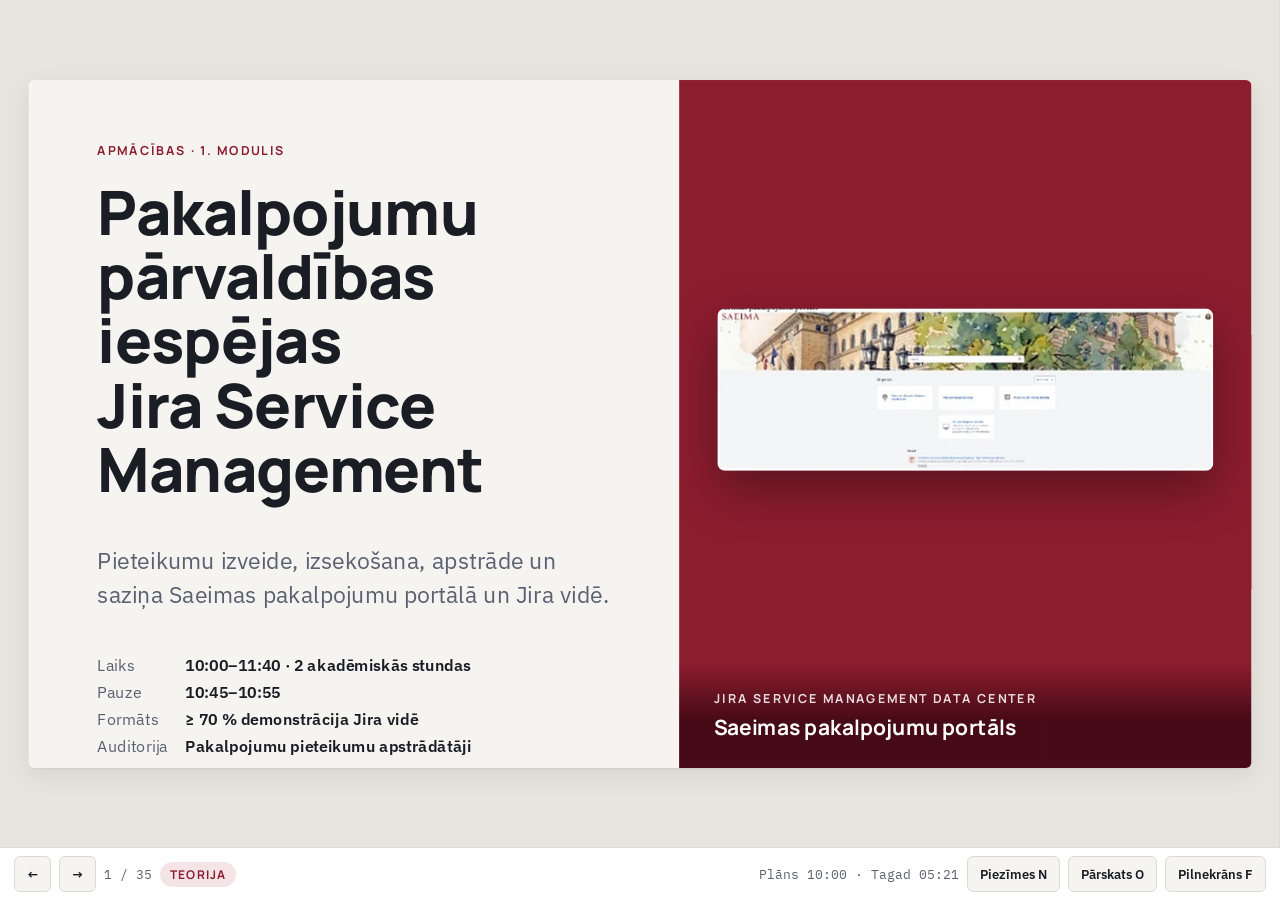
==== presentations/jira-jsm-modulis-1/index.html @ 6829775e "Add Jira Service Management module 1 training deck (Saeima) 35-slide HTML presentation with speaker " ====
<!doctype html>
<html lang="lv">
<head>
<meta charset="utf-8">
<meta name="viewport" content="width=device-width,initial-scale=1,viewport-fit=cover">
</head>
<body>
<title>Saeimas Jira apmācība</title>
<link rel="preconnect" href="https://fonts.googleapis.com">
<link rel="preconnect" href="https://fonts.gstatic.com" crossorigin>
<link rel="stylesheet" href="https://fonts.googleapis.com/css2?family=Manrope:wght@500;600;700;800&family=IBM+Plex+Sans:ital,wght@0,400;0,500;0,600;1,400&family=IBM+Plex+Mono:wght@400;500&display=swap">
<style>
/* Layout: 16:9 slaidi (1280×720), mērogoti skatlogā; runātāja piezīmes sānu panelī (N), pārskats (O).
   Identitāte: Saeimas klareta sarkanā + smilšakmens neitrālie + Jira zilā tikai produkta ekrānu maketiem. */
:root{
  --paper:#F5F4F1; --card:#FFFFFF; --ink:#1A1D24; --muted:#5A6070; --line:#DEDAD3;
  --claret:#8C1D2F; --claret-soft:#F4E4E6; --forest:#2E5C45; --forest-soft:#E2EFE7;
  --jira:#0C66E4; --jira-soft:#E9F2FF; --amber:#9A5B00; --amber-soft:#FFF4DC;
  --stage:#E7E4DE; --shadow:0 1px 2px rgb(26 29 36 / .06),0 8px 24px rgb(26 29 36 / .07);
  --f-display:"Manrope",system-ui,-apple-system,"Segoe UI",sans-serif;
  --f-body:"IBM Plex Sans",system-ui,-apple-system,"Segoe UI",sans-serif;
  --f-mono:"IBM Plex Mono",ui-monospace,"SFMono-Regular",Menlo,Consolas,monospace;
}
@media (prefers-color-scheme:dark){:root:not([data-theme="light"]){
  --paper:#15171C; --card:#1D2027; --ink:#ECEAE6; --muted:#A2A7B2; --line:#30343D;
  --claret:#E8788A; --claret-soft:#3A1F25; --forest:#86C7A3; --forest-soft:#1E3329;
  --jira:#6AA6FF; --jira-soft:#1B2A44; --amber:#F2B65A; --amber-soft:#3A2D16;
  --stage:#0E0F13; --shadow:0 1px 2px rgb(0 0 0 / .4),0 8px 24px rgb(0 0 0 / .35); color-scheme:dark}}
:root[data-theme="dark"]{
  --paper:#15171C; --card:#1D2027; --ink:#ECEAE6; --muted:#A2A7B2; --line:#30343D;
  --claret:#E8788A; --claret-soft:#3A1F25; --forest:#86C7A3; --forest-soft:#1E3329;
  --jira:#6AA6FF; --jira-soft:#1B2A44; --amber:#F2B65A; --amber-soft:#3A2D16;
  --stage:#0E0F13; --shadow:0 1px 2px rgb(0 0 0 / .4),0 8px 24px rgb(0 0 0 / .35); color-scheme:dark}

html,body{height:100%}
body{margin:0;background:var(--stage);color:var(--ink);font-family:var(--f-body);overflow:hidden;padding-inline:0}
*{box-sizing:border-box}
#app{position:fixed;inset:0;display:grid;grid-template-columns:1fr auto;grid-template-rows:1fr auto}
#viewport{position:relative;overflow:hidden;min-width:0}
#deck{position:absolute;left:50%;top:50%;width:1280px;height:720px;transform-origin:center center}
.slide{position:absolute;inset:0;background:var(--paper);border-radius:6px;box-shadow:var(--shadow);
  padding:56px 72px 64px;display:none;flex-direction:column;overflow:hidden}
.slide.active{display:flex}
@media (prefers-reduced-motion:no-preference){.slide.active{animation:in .28s ease-out}}
@keyframes in{from{opacity:.4;transform:translateY(6px)}to{opacity:1;transform:none}}
aside.notes{display:none}

/* Typography scale: 64 / 44 / 30 / 22 / 18 / 15 / 13 */
h1,h2,h3{font-family:var(--f-display);margin:0;text-wrap:balance;letter-spacing:-.015em}
h1{font-size:64px;line-height:1.05;font-weight:800}
h2{font-size:44px;line-height:1.1;font-weight:800}
h3{font-size:22px;line-height:1.25;font-weight:700}
p,li{font-size:20px;line-height:1.5}
.lead{font-size:24px;line-height:1.45;color:var(--muted);max-width:60ch}
.eyebrow{font-family:var(--f-display);font-size:13px;font-weight:700;letter-spacing:.14em;text-transform:uppercase;color:var(--claret)}
.small{font-size:15px;line-height:1.45;color:var(--muted)}
.mono{font-family:var(--f-mono)}
.head{display:flex;flex-direction:column;gap:10px;margin-bottom:28px}
.body{flex:1;min-height:0;display:flex;flex-direction:column;gap:20px}
ul.clean{list-style:none;margin:0;padding:0;display:flex;flex-direction:column;gap:12px}
ul.clean li{padding-left:26px;position:relative}
ul.clean li::before{content:"";position:absolute;left:4px;top:.62em;width:8px;height:8px;border-radius:2px;background:var(--claret)}
b,strong{font-weight:600}
.cols{display:grid;gap:28px;grid-template-columns:1fr 1fr;flex:1;min-height:0}
.cols.c3{grid-template-columns:repeat(3,1fr)}
.cols.c64{grid-template-columns:1.5fr 1fr}
.cols.c46{grid-template-columns:1fr 1.4fr}
.cols{align-items:start}
.cols>*{min-width:0}
.nin{display:inline-block;width:20px;height:20px;border-radius:50%;background:var(--claret);color:#fff;font:700 11px/20px var(--f-display);text-align:center;margin-right:6px;vertical-align:middle;flex:none}
.panel{background:var(--card);border:1px solid var(--line);border-radius:10px;padding:22px 24px;display:flex;flex-direction:column;gap:10px}
.panel p,.panel li{font-size:17px}
.tag{display:inline-flex;align-items:center;gap:6px;font-family:var(--f-display);font-size:12px;font-weight:700;letter-spacing:.1em;text-transform:uppercase;padding:4px 10px;border-radius:999px;width:max-content}
.tag.demo{background:var(--forest-soft);color:var(--forest)}
.tag.teorija{background:var(--claret-soft);color:var(--claret)}
.tag.pauze{background:var(--amber-soft);color:var(--amber)}
.kbd{font-family:var(--f-mono);font-size:.85em;background:var(--card);border:1px solid var(--line);border-bottom-width:2px;border-radius:5px;padding:1px 7px}
.ui{font-family:var(--f-body);font-weight:600;color:var(--jira);background:var(--jira-soft);border-radius:4px;padding:0 6px;white-space:nowrap}
.warn{border-left:4px solid var(--amber);background:var(--amber-soft);padding:14px 18px;border-radius:0 8px 8px 0;font-size:17px;line-height:1.45}
.note-src{font-size:12px;color:var(--muted);letter-spacing:.02em}

/* Slide chrome (footer) */
.foot{position:absolute;left:72px;right:72px;bottom:22px;display:flex;align-items:center;gap:14px;font-size:13px;color:var(--muted);font-variant-numeric:tabular-nums}
.foot .sp{flex:1}
.foot .brand{font-family:var(--f-display);font-weight:800;letter-spacing:.18em;color:var(--claret);font-size:12px}

/* Title slide */
.s-title{padding:0;flex-direction:row}
.s-title .left{flex:1.05;padding:64px 64px 56px 72px;display:flex;flex-direction:column;gap:22px}
.s-title .right{flex:1;position:relative;background:var(--claret);overflow:hidden}
.s-title .right{display:flex;flex-direction:column;justify-content:center;padding:48px 40px 120px}
.s-title .right img{display:block;width:100%;height:auto;border-radius:8px;box-shadow:0 20px 50px rgb(0 0 0 / .35);background:#fff}
.s-title .right .ov{position:absolute;inset:auto 0 0 0;padding:28px 36px;color:#fff;background:linear-gradient(transparent,rgb(60 8 18 / .88) 55%)}
.s-title .meta{display:grid;grid-template-columns:auto 1fr;gap:6px 18px;font-size:17px;margin-top:auto}
.s-title .meta dt{color:var(--muted)} .s-title .meta dd{margin:0;font-weight:600}

/* Section slides */
.s-section{justify-content:center;gap:22px;background:var(--ink);color:var(--paper)}
.s-section .num{font-family:var(--f-display);font-weight:800;font-size:150px;line-height:.9;color:var(--claret);letter-spacing:-.04em}
.s-section h2{font-size:56px;color:var(--paper)}
.s-section .lead{color:color-mix(in srgb,var(--paper) 72%,transparent)}
.s-section .foot{color:color-mix(in srgb,var(--paper) 60%,transparent)}
.s-section .demo-plan{display:flex;gap:10px;flex-wrap:wrap;margin-top:8px}
.s-section .demo-plan span{border:1px solid color-mix(in srgb,var(--paper) 30%,transparent);border-radius:999px;padding:6px 14px;font-size:16px}

/* Agenda */
.agenda{display:grid;grid-template-columns:96px 1fr 120px 70px;gap:0;font-variant-numeric:tabular-nums}
.agenda>div{padding:9px 0;border-bottom:1px solid var(--line);font-size:17px;display:flex;align-items:center}
.agenda .t{font-family:var(--f-mono);font-size:15px;color:var(--muted)}
.agenda .m{justify-content:flex-end;color:var(--muted);font-family:var(--f-mono);font-size:14px}
.agenda .brk{color:var(--amber);font-weight:600}
.ratio{display:flex;height:14px;border-radius:7px;overflow:hidden;margin-top:6px}
.ratio i{display:block}

/* Screenshot frame */
.shot{background:var(--card);border:1px solid var(--line);border-radius:10px;overflow:hidden;display:flex;flex-direction:column;min-height:0}
.shot .bar{display:flex;align-items:center;gap:6px;padding:8px 12px;border-bottom:1px solid var(--line);font-size:12px;color:var(--muted);font-family:var(--f-mono)}
.shot .bar i{width:9px;height:9px;border-radius:50%;background:var(--line)}
.shot .bar span{margin-left:8px;overflow:hidden;text-overflow:ellipsis;white-space:nowrap}
.shot img{display:block;width:100%;height:auto;max-height:400px;object-fit:contain;background:#fff;min-height:0}
.shot figcaption{padding:8px 12px;font-size:12px;color:var(--muted);border-top:1px solid var(--line)}

/* Jira mockups (stylised, tokens) */
.jm{background:var(--card);border:1px solid var(--line);border-radius:10px;overflow:hidden;font-size:14px;display:flex;flex-direction:column;min-height:0}
.jm .top{background:var(--jira);color:#fff;display:flex;gap:18px;align-items:center;padding:9px 14px;font-weight:600;font-size:13px}
.jm .top .sp{flex:1}
.jm .top .btn{background:rgb(255 255 255 / .2);padding:3px 10px;border-radius:4px}
.jm .wrap{display:flex;flex:1;min-height:0}
.jm .side{width:190px;border-right:1px solid var(--line);padding:12px 10px;display:flex;flex-direction:column;gap:3px;font-size:13px}
.jm .side .h{font-weight:700;font-size:11px;letter-spacing:.08em;text-transform:uppercase;color:var(--muted);padding:8px 8px 4px}
.jm .side a{padding:6px 8px;border-radius:5px;color:var(--ink);text-decoration:none;display:flex;justify-content:space-between}
.jm .side a.on{background:var(--jira-soft);color:var(--jira);font-weight:600}
.jm .main{flex:1;padding:14px 16px;min-width:0;display:flex;flex-direction:column;gap:10px}
.jm table{border-collapse:collapse;width:100%;font-size:13px}
.jm th{text-align:left;font-weight:600;color:var(--muted);font-size:11px;letter-spacing:.06em;text-transform:uppercase;padding:6px 8px;border-bottom:2px solid var(--line)}
.jm td{padding:7px 8px;border-bottom:1px solid var(--line);white-space:nowrap;overflow:hidden;text-overflow:ellipsis;max-width:260px}
.jm .key{color:var(--jira);font-weight:600;font-family:var(--f-mono);font-size:12px}
.lz{display:inline-block;font-size:11px;font-weight:700;text-transform:uppercase;letter-spacing:.04em;padding:2px 7px;border-radius:3px;background:var(--line);color:var(--ink)}
.lz.b{background:var(--jira-soft);color:var(--jira)} .lz.g{background:var(--forest-soft);color:var(--forest)} .lz.a{background:var(--amber-soft);color:var(--amber)}
.sla{font-family:var(--f-mono);font-size:12px} .sla.bad{color:var(--claret);font-weight:600}
.callout{position:absolute;width:26px;height:26px;border-radius:50%;background:var(--claret);color:#fff;font:700 13px/26px var(--f-display);text-align:center;box-shadow:0 0 0 3px var(--paper)}
.legend{display:flex;flex-direction:column;gap:10px}
.legend div{display:grid;grid-template-columns:26px 1fr;gap:12px;align-items:start;font-size:16px;line-height:1.4}
.legend b.n{width:26px;height:26px;border-radius:50%;background:var(--claret);color:#fff;font:700 13px/26px var(--f-display);text-align:center}

/* Flow / lifecycle */
.flow{display:flex;align-items:stretch;gap:0}
.flow .st{flex:1;background:var(--card);border:1px solid var(--line);border-radius:10px;padding:16px;display:flex;flex-direction:column;gap:6px;position:relative}
.flow .st h3{font-size:18px}
.flow .st p{font-size:14px;color:var(--muted);line-height:1.4;margin:0}
.flow .ar{width:34px;display:grid;place-items:center;color:var(--muted);font-size:22px;flex:none}
.flow .st.end{border-color:var(--forest);background:var(--forest-soft)}

/* Comment tabs mockup */
.ctabs{display:flex;gap:0;border-bottom:1px solid var(--line)}
.ctabs span{padding:8px 14px;font-weight:600;font-size:14px;color:var(--muted);border-bottom:3px solid transparent}
.ctabs .nin{padding:0;border:0;color:#fff}
.ctabs span.on-ext{color:var(--jira);border-color:var(--jira)}
.ctabs span.on-int{color:var(--amber);border-color:var(--amber)}
.cbox{border:1px solid var(--line);border-radius:6px;padding:12px;min-height:84px;font-size:15px;line-height:1.45}
.cbox.int{background:var(--amber-soft);border-color:color-mix(in srgb,var(--amber) 40%,transparent)}

/* Code / JQL */
pre.jql{margin:0;background:var(--ink);color:var(--paper);border-radius:8px;padding:14px 16px;font:500 15px/1.5 var(--f-mono);white-space:pre-wrap;overflow-x:auto}
pre.jql .c{color:color-mix(in srgb,var(--paper) 55%,transparent)}
pre.jql .k{color:#9CC3FF}
.jqlrow{display:grid;grid-template-columns:1fr 1.25fr;gap:14px;align-items:center}
.jqlrow p{font-size:16px;margin:0}

/* Dashboard mockup */
.dash{display:grid;grid-template-columns:1fr 1fr 1fr;gap:10px;flex:1;min-height:0}
.gad{background:var(--card);border:1px solid var(--line);border-radius:8px;padding:10px 12px;display:flex;flex-direction:column;gap:8px;min-height:0;overflow:hidden}
.gad .gh{font-weight:700;font-size:13px;display:flex;justify-content:space-between}
.gad .gh small{color:var(--muted);font-weight:500}
.bars{display:flex;flex-direction:column;gap:6px;font-size:12px}
.bars div{display:grid;grid-template-columns:90px 1fr 26px;gap:8px;align-items:center}
.bars i{height:10px;border-radius:3px;background:var(--jira);display:block}
.bars span:last-child{text-align:right;font-variant-numeric:tabular-nums}

/* Big quote / Q&A */
.qa{display:flex;flex-direction:column;justify-content:center;gap:26px;flex:1}
.check{display:grid;grid-template-columns:repeat(2,1fr);gap:14px 28px}
.check div{display:flex;gap:12px;font-size:19px;line-height:1.4;align-items:flex-start}
.check svg{flex:none;margin-top:3px}

/* Pause */
.s-pause{background:var(--amber-soft);justify-content:center;align-items:flex-start;gap:18px}
.s-pause .clock{font-family:var(--f-display);font-weight:800;font-size:150px;line-height:1;color:var(--amber);font-variant-numeric:tabular-nums;letter-spacing:-.03em}

/* Presenter chrome */
#notes{width:0;overflow:hidden;background:var(--card);border-left:1px solid var(--line);transition:width .2s ease}
#app.show-notes #notes{width:min(440px,38vw)}
#notes .in{width:min(440px,38vw);height:100%;overflow-y:auto;padding:18px 20px 40px;display:flex;flex-direction:column;gap:12px}
#notes h4{margin:0;font-family:var(--f-display);font-size:13px;letter-spacing:.12em;text-transform:uppercase;color:var(--claret)}
#notes .nt{font-size:15px;line-height:1.55}
#notes .nt p,#notes .nt li{font-size:15px;line-height:1.55;margin:0 0 8px}
#notes .nt ul,#notes .nt ol{margin:0 0 8px;padding-left:20px}
#notes .nt .say{border-left:3px solid var(--claret);padding-left:10px}
#notes .nt .do{border-left:3px solid var(--forest);padding-left:10px}
#notes .nt .ex{border-left:3px solid var(--jira);padding-left:10px}
#notes .nt b.lb{display:block;font-family:var(--f-display);font-size:12px;letter-spacing:.1em;text-transform:uppercase;color:var(--muted);margin-bottom:4px}
#notes .next{font-size:13px;color:var(--muted);border-top:1px solid var(--line);padding-top:10px}
#bar{grid-column:1 / -1;display:flex;align-items:center;gap:8px;padding:8px 14px;padding-bottom:calc(8px + env(safe-area-inset-bottom,0px));background:var(--card);border-top:1px solid var(--line);font-size:13px;color:var(--muted);font-variant-numeric:tabular-nums;flex-wrap:wrap}
#bar button{font:600 13px var(--f-body);color:var(--ink);background:var(--paper);border:1px solid var(--line);border-radius:6px;padding:7px 12px;cursor:pointer;min-height:36px}
#bar button:hover{border-color:var(--muted)}
#bar button:focus-visible,.ov-item:focus-visible{outline:3px solid var(--jira);outline-offset:2px}
#bar button[aria-pressed="true"]{background:var(--ink);color:var(--paper);border-color:var(--ink)}
#bar .sp{flex:1}
#pos{font-family:var(--f-mono)}
#sched{font-family:var(--f-mono)}
#sched.late{color:var(--claret);font-weight:600} #sched.ok{color:var(--forest)}
#overview{position:absolute;inset:0;background:var(--stage);overflow-y:auto;padding:24px;display:none;grid-template-columns:repeat(auto-fill,minmax(220px,1fr));gap:14px;align-content:start;z-index:5}
#app.show-ov #overview{display:grid}
.ov-item{background:var(--card);border:1px solid var(--line);border-radius:8px;padding:12px;cursor:pointer;display:flex;flex-direction:column;gap:6px;text-align:left;font:inherit;color:inherit}
.ov-item.cur{border-color:var(--claret);box-shadow:0 0 0 2px var(--claret)}
.ov-item b{font-family:var(--f-display);font-size:15px;line-height:1.3}
.ov-item small{color:var(--muted);font-family:var(--f-mono);font-size:12px}
@media (max-width:700px){#bar .hide-s{display:none} #app.show-notes #notes{position:absolute;inset:0 0 52px 0;width:auto;z-index:6} #notes .in{width:auto}}

@media print{
  body{overflow:visible;background:#fff}
  #app{position:static;display:block}
  #bar,#notes,#overview{display:none!important}
  #viewport{overflow:visible}
  #deck{position:static;transform:none!important;width:1280px;height:auto}
  .slide{display:flex!important;position:relative;width:1280px;height:720px;page-break-after:always;break-after:page;box-shadow:none;border-radius:0;animation:none!important}
  @page{size:1280px 720px;margin:0}
}
</style>

<div id="app">
<div id="viewport">
<div id="deck">

<!-- ============ 1. TITULS ============ -->
<section class="slide s-title" data-time="10:00" data-kind="teorija" data-title="Titulslaids">
  <div class="left">
    <span class="eyebrow">Apmācības · 1. modulis</span>
    <h1>Pakalpojumu pārvaldības iespējas Jira Service Management</h1>
    <p class="lead">Pieteikumu izveide, izsekošana, apstrāde un saziņa Saeimas pakalpojumu portālā un Jira vidē.</p>
    <dl class="meta">
      <dt>Laiks</dt><dd>10:00–11:40 · 2 akadēmiskās stundas</dd>
      <dt>Pauze</dt><dd>10:45–10:55</dd>
      <dt>Formāts</dt><dd>≥ 70 % demonstrācija Jira vidē</dd>
      <dt>Auditorija</dt><dd>Pakalpojumu pieteikumu apstrādātāji</dd>
    </dl>
  </div>
  <div class="right">
    <img src="[data-uri]" alt="Saeimas pakalpojumu portāla galvene ar Saeimas nama ilustrāciju">
    <div class="ov"><div class="eyebrow" style="color:#fff;opacity:.85">Jira Service Management Data Center</div><div style="font:700 22px var(--f-display);margin-top:6px">Saeimas pakalpojumu portāls</div></div>
  </div>
  <aside class="notes">
    <div class="say"><b class="lb">Saki (1 min)</b><p>Labrīt! Šodien 90 minūtes strādāsim tieši Jira vidē. Lielāko daļu laika es rādīšu ekrānā, jūs sekojat līdzi. Teorijas būs maz, tikai tik, cik vajag, lai saprastu, kāpēc sistēma uzvedas tā, kā uzvedas.</p></div>
    <div class="say"><b class="lb">Iepazīšanās (2 min)</b><p>Ātra roku pacelšana: kurš jau ir iesniedzis pieteikumu portālā? Kurš ir apstrādājis pieteikumu Jira? Tas palīdz saprast, cik ātri iet cauri pamatiem.</p></div>
    <div class="do"><b class="lb">Sagatavo pirms sākuma</b><ul><li>Pārlūkā atvērtas 2 cilnes: <b>Klientu portāls</b> (klienta lietotājs) un <b>Jira</b> (aģenta lietotājs). Ideāli: divi dažādi pārlūki vai viens inkognito režīmā.</li><li>Testa projektā sagatavoti 5–8 pieteikumi dažādos statusos (skat. DEMO-SCENARIJS.md).</li><li>Ekrāna mērogs 125–150 %, lai zālē var izlasīt.</li></ul></div>
  </aside>
</section>

<!-- ============ 2. DIENAS PLĀNS ============ -->
<section class="slide" data-time="10:01" data-kind="teorija" data-title="Dienas plāns">
  <div class="head"><span class="eyebrow">Dienas plāns</span><h2>90 minūtes darba + 10 minūtes pauze</h2></div>
  <div class="cols c64">
    <div class="agenda">
      <div class="t">10:00</div><div>Ievads un mērķi</div><div><span class="tag teorija">Teorija</span></div><div class="m">4′</div>
      <div class="t">10:04</div><div>1.2.1 Jira Service Management pamatprincipi</div><div><span class="tag teorija">Teorija</span></div><div class="m">8′</div>
      <div class="t">10:12</div><div>1.2.2 Darbs ar Project</div><div><span class="tag demo">Demo</span></div><div class="m">8′</div>
      <div class="t">10:20</div><div>1.2.3 Pieteikuma izveide un iesniegšana</div><div><span class="tag demo">Demo</span></div><div class="m">15′</div>
      <div class="t">10:35</div><div>1.2.4 Darbs ar iesniegtiem pieteikumiem</div><div><span class="tag demo">Demo</span></div><div class="m">10′</div>
      <div class="t brk">10:45</div><div class="brk">Pauze</div><div><span class="tag pauze">Pauze</span></div><div class="m">10′</div>
      <div class="t">10:55</div><div>1.2.5 Darbs apstrādātāja lomā</div><div><span class="tag demo">Demo</span></div><div class="m">15′</div>
      <div class="t">11:10</div><div>1.2.6 Saziņa un sadarbība</div><div><span class="tag demo">Demo</span></div><div class="m">10′</div>
      <div class="t">11:20</div><div>1.2.7 Pārskati, filtri un dashboard</div><div><span class="tag demo">Demo</span></div><div class="m">13′</div>
      <div class="t">11:33</div><div>Kopsavilkums, jautājumi un atbildes</div><div><span class="tag teorija">Q&amp;A</span></div><div class="m">7′</div>
    </div>
    <div class="panel" style="justify-content:center">
      <span class="eyebrow">Laika sadalījums</span>
      <div style="font:800 56px/1 var(--f-display);color:var(--forest)">71′ <span style="font-size:22px;color:var(--muted);font-weight:600">demo · 79 %</span></div>
      <div style="font:800 34px/1 var(--f-display);color:var(--claret)">19′ <span style="font-size:18px;color:var(--muted);font-weight:600">teorija + Q&amp;A · 21 %</span></div>
      <div class="ratio" role="img" aria-label="79 procenti demonstrācija, 21 procents teorija"><i style="width:79%;background:var(--forest)"></i><i style="width:21%;background:var(--claret)"></i></div>
      <p class="small">Prasība: demonstrācija ≥ 70 %, teorija ≤ 30 %. Rezerve: 9 procentpunkti, ja jautājumi ievelkas.</p>
    </div>
  </div>
  <aside class="notes">
    <div class="say"><b class="lb">Saki (1 min)</b><p>Plāns ir sadalīts divās daļās pa 45 minūtēm. Pirmajā daļā skatāmies no <b>klienta</b> puses: kur atrast projektu, kā iesniegt, kā sekot. Otrajā daļā no <b>apstrādātāja</b> puses: rindas, piešķiršana, statusi, saziņa, filtri un dashboard.</p><p>Jautājumus droši uzdodiet uzreiz, bet garākus atstāsim beigām (11:33).</p></div>
    <div class="do"><b class="lb">Tavs pulkstenis</b><p>Apakšējā joslā redzi “Plāns / Tagad”. Ja esi > 3 min aizkavējies, saīsini 1.2.4 (portāla daļu var rādīt ātrāk, jo to redzēja 1.2.3).</p></div>
  </aside>
</section>

<!-- ============ 3. MĒRĶIS ============ -->
<section class="slide" data-time="10:02" data-kind="teorija" data-title="Moduļa mērķis">
  <div class="head"><span class="eyebrow">1.1 Moduļa mērķis</span><h2>Pēc šīm 90 minūtēm jūs protat</h2></div>
  <div class="check">
    <div><svg width="22" height="22" viewBox="0 0 24 24" fill="none" aria-hidden="true"><circle cx="12" cy="12" r="11" fill="var(--forest-soft)"/><path d="M7 12.5l3.2 3.2L17 9" stroke="var(--forest)" stroke-width="2.4" stroke-linecap="round" stroke-linejoin="round"/></svg><span><b>Atrast savu Project</b>: IKT pakalpojumu atbalsts, Saimnieciskā nodrošinājuma pakalpojumi u. c.</span></div>
    <div><svg width="22" height="22" viewBox="0 0 24 24" fill="none" aria-hidden="true"><circle cx="12" cy="12" r="11" fill="var(--forest-soft)"/><path d="M7 12.5l3.2 3.2L17 9" stroke="var(--forest)" stroke-width="2.4" stroke-linecap="round" stroke-linejoin="round"/></svg><span><b>Izvēlēties pareizo pieteikuma tipu</b> konkrētai darba situācijai.</span></div>
    <div><svg width="22" height="22" viewBox="0 0 24 24" fill="none" aria-hidden="true"><circle cx="12" cy="12" r="11" fill="var(--forest-soft)"/><path d="M7 12.5l3.2 3.2L17 9" stroke="var(--forest)" stroke-width="2.4" stroke-linecap="round" stroke-linejoin="round"/></svg><span><b>Iesniegt, papildināt un izsekot</b> pieteikumu portālā un Jira.</span></div>
    <div><svg width="22" height="22" viewBox="0 0 24 24" fill="none" aria-hidden="true"><circle cx="12" cy="12" r="11" fill="var(--forest-soft)"/><path d="M7 12.5l3.2 3.2L17 9" stroke="var(--forest)" stroke-width="2.4" stroke-linecap="round" stroke-linejoin="round"/></svg><span><b>Apstrādāt pieteikumu</b>: piešķirt, mainīt statusu, atrisināt.</span></div>
    <div><svg width="22" height="22" viewBox="0 0 24 24" fill="none" aria-hidden="true"><circle cx="12" cy="12" r="11" fill="var(--forest-soft)"/><path d="M7 12.5l3.2 3.2L17 9" stroke="var(--forest)" stroke-width="2.4" stroke-linecap="round" stroke-linejoin="round"/></svg><span><b>Sazināties</b>: komentāri klientam, iekšējās piezīmes, @pieminēšana, pielikumi.</span></div>
    <div><svg width="22" height="22" viewBox="0 0 24 24" fill="none" aria-hidden="true"><circle cx="12" cy="12" r="11" fill="var(--forest-soft)"/><path d="M7 12.5l3.2 3.2L17 9" stroke="var(--forest)" stroke-width="2.4" stroke-linecap="round" stroke-linejoin="round"/></svg><span><b>Pārraudzīt</b> ar filtriem, pārskatiem un savu dashboard.</span></div>
  </div>
  <div class="warn" style="margin-top:auto">Ārpus šī moduļa: sistēmas administrēšana (darbplūsmu, lauku, SLA un atļauju konfigurēšana).</div>
  <aside class="notes">
    <div class="say"><b class="lb">Saki (1 min)</b><p>Šie seši punkti ir mūsu “pieņemšanas kritēriji”. Beigās (11:33) atgriezīsimies pie šī saraksta un pārbaudīsim, vai katru punktu esam redzējuši.</p><p>Ja jums vajag mainīt formu laukus, statusus vai tiesības, tas ir administratora darbs un šodien to neaplūkojam. Jūs uzzināsiet, <b>kam</b> to pieprasīt.</p></div>
  </aside>
</section>

<!-- ============ 4. SEKCIJA 1.2.1 ============ -->
<section class="slide s-section" data-time="10:04" data-kind="teorija" data-title="1.2.1 Pamatprincipi">
  <div class="num">1.2.1</div>
  <h2>Jira Service Management pamatprincipi</h2>
  <p class="lead">Divas puses vienai sistēmai, lomas, Project, pieteikumu tipi un dzīves cikls.</p>
  <span class="tag teorija">Teorija · 8 min</span>
  <aside class="notes"><div class="say"><b class="lb">Pāreja</b><p>Pirms ejam sistēmā, 8 minūtes par to, kā tā ir uzbūvēta. Tas atbild uz 80 % no jautājumiem “kāpēc es to neredzu?”.</p></div></aside>
</section>

<!-- ============ 5. DIVAS PUSES ============ -->
<section class="slide" data-time="10:05" data-kind="teorija" data-title="Divas puses: portāls un Jira">
  <div class="head"><span class="eyebrow">1.2.1 Pamatprincipi</span><h2>Viens pieteikums, divi skati</h2></div>
  <div class="cols" style="grid-template-columns:1fr 90px 1fr;gap:0">
    <div class="panel">
      <span class="tag teorija">Klients</span>
      <h3>Klientu portāls</h3>
      <p class="small mono">…/servicedesk/customer/portals</p>
      <ul class="clean"><li>Izvēlas pakalpojumu un aizpilda formu</li><li>Redz savu pieteikumu statusu</li><li>Atbild uz jautājumiem, pievieno pielikumus</li><li><b>Neredz</b> iekšējos komentārus un apstrādes laukus</li></ul>
    </div>
    <div style="display:grid;place-items:center">
      <svg width="70" height="120" viewBox="0 0 70 120" aria-hidden="true"><path d="M6 40h52" stroke="var(--muted)" stroke-width="2"/><path d="M50 32l10 8-10 8" fill="none" stroke="var(--muted)" stroke-width="2"/><path d="M64 80H12" stroke="var(--muted)" stroke-width="2"/><path d="M20 72l-10 8 10 8" fill="none" stroke="var(--muted)" stroke-width="2"/></svg>
    </div>
    <div class="panel" style="border-color:var(--jira)">
      <span class="tag" style="background:var(--jira-soft);color:var(--jira)">Aģents / apstrādātājs</span>
      <h3>Jira (aģenta skats)</h3>
      <p class="small mono">…/projects/&lt;KEY&gt;/queues</p>
      <ul class="clean"><li>Rindas (queues), piešķiršana, statusi</li><li>Atbilde klientam <b>vai</b> iekšējā piezīme</li><li>SLA laiki, filtri, pārskati, dashboard</li><li>Var izveidot pieteikumu klienta vārdā</li></ul>
    </div>
  </div>
  <aside class="notes">
    <div class="say"><b class="lb">Saki (2 min)</b><p>Svarīgākā doma visai dienai: <b>tas pats pieteikums</b> izskatās citādi atkarībā no tā, kurš skatās. Klients portālā redz vienkāršu skatu: savu tekstu, statusu un publiskos komentārus. Aģents Jira redz visu: iekšējās piezīmes, SLA, vēsturi, saistītos pieteikumus.</p><p>Tāpēc, rakstot komentāru, vienmēr jāpadomā: <b>vai to drīkst lasīt klients?</b></p></div>
    <div class="do"><b class="lb">Rādi (30 s)</b><p>Ātri parādi abas cilnes blakus: portāla sākumlapu un projekta rindu Jira. Neko vēl nespied.</p></div>
    <div class="ex"><b class="lb">Piemērs</b><p>Kolēģis no komisijas biroja portālā raksta “nestrādā printeris”. IKT speciālists Jira redz to pašu pieteikumu, iekšēji atzīmē “jāpasūta toneris, piegādātājs X”, bet klientam atbild “toneris pasūtīts, nomaiņa līdz ceturtdienai”.</p></div>
  </aside>
</section>

<!-- ============ 6. LOMAS ============ -->
<section class="slide" data-time="10:07" data-kind="teorija" data-title="Lietotāju lomas">
  <div class="head"><span class="eyebrow">1.2.1 Pamatprincipi</span><h2>Kurš ko var izdarīt</h2></div>
  <div class="cols c3" style="grid-template-columns:repeat(4,1fr);gap:16px">
    <div class="panel"><span class="tag teorija">Klients</span><h3>Customer</h3><p>Iesniedz un seko saviem pieteikumiem portālā. Atbild uz jautājumiem.</p><p class="small">Piem.: jebkurš Saeimas darbinieks</p></div>
    <div class="panel" style="border-color:var(--jira)"><span class="tag" style="background:var(--jira-soft);color:var(--jira)">Šodienas fokuss</span><h3>Agent</h3><p>Apstrādā pieteikumus: piešķir, maina statusu, atbild klientam, raksta iekšējas piezīmes.</p><p class="small">Piem.: IKT atbalsta speciālists, saimniecības dienesta darbinieks</p></div>
    <div class="panel"><span class="tag teorija">Sadarbība</span><h3>Collaborator</h3><p>Jira lietotājs bez aģenta lomas. Var skatīt pieteikumu un rakstīt <b>iekšējos</b> komentārus.</p><p class="small">Piem.: struktūrvienības vadītājs, kas jāiesaista saskaņošanā</p></div>
    <div class="panel"><span class="tag teorija">Dalībnieks</span><h3>Request participant</h3><p>Klients, ar kuru pieteikums ir “kopīgots” (Share). Saņem paziņojumus, var komentēt.</p><p class="small">Piem.: kolēģis, kura darba vieta arī tiek pārvietota</p></div>
  </div>
  <p class="small">Project administrator un Jira administrator konfigurē projektu. Tas nav šī moduļa tvērumā. Lomu nosaukumi Jira saskarnē ir angliski.</p>
  <aside class="notes">
    <div class="say"><b class="lb">Saki (2 min)</b><p>Jūs šodien esat <b>aģenti</b>. Bet bieži esat arī klienti: pats sev pieteicat jaunu datoru. Tāpēc rādīsim abas puses.</p><p><b>Collaborator</b> ir noderīgs, ja kādam jāredz pieteikums un jāpasaka viedoklis, bet viņš neapstrādā pieteikumus. Klients viņa komentārus neredz.</p><p><b>Request participant</b> ir “kopija”. Klients var pievienot kolēģi, un tas redzēs pieteikumu savā portālā sadaļā “Requests”.</p></div>
    <div class="ex"><b class="lb">Jautājums zālei</b><p>“Kurš no jums apstrādā tikai IKT pieteikumus? Kurš arī saimnieciskos?” Tas norāda, kuras rindas viņi redzēs.</p></div>
  </aside>
</section>

<!-- ============ 7. PROJECT → REQUEST TYPE ============ -->
<section class="slide" data-time="10:09" data-kind="teorija" data-title="Project un pieteikumu tipi">
  <div class="head"><span class="eyebrow">1.2.1 Pamatprincipi</span><h2>No portāla līdz formas laukam</h2></div>
  <div class="flow">
    <div class="st"><span class="eyebrow">Līmenis 1</span><h3>Portāls</h3><p>Saeimas pakalpojumu portāls: viena ieeja visiem pakalpojumiem.</p></div>
    <div class="ar">→</div>
    <div class="st"><span class="eyebrow">Līmenis 2</span><h3>Project (servisa projekts)</h3><p>IKT pakalpojumu atbalsts · Saimnieciskā nodrošinājuma pakalpojumi · …<br>Katram sava atslēga, piem. <span class="mono">IKT-123</span>.</p></div>
    <div class="ar">→</div>
    <div class="st"><span class="eyebrow">Līmenis 3</span><h3>Pieteikuma tips</h3><p>Request type: “Datortehnikas darbības traucējumi”, “Darba vietas pārvietošana”.</p></div>
    <div class="ar">→</div>
    <div class="st end"><span class="eyebrow" style="color:var(--forest)">Līmenis 4</span><h3>Forma un plūsma</h3><p>Katram tipam savi obligātie lauki un savs apstrādes ceļš (workflow).</p></div>
  </div>
  <div class="cols" style="margin-top:6px">
    <div class="panel"><h3>Request type ≠ Issue type</h3><p><b>Request type</b> ir tas, ko klients izvēlas portālā (cilvēku valodā). <b>Issue type</b> ir tehniskais Jira tips aiz tā, piem. Incident, Service request. Vairāki pieteikuma tipi var izmantot vienu Issue type.</p></div>
    <div class="panel"><h3>Kāpēc tas svarīgi</h3><p>No tipa ir atkarīgs: kura komanda saņem, kādi lauki jāaizpilda, kāds SLA termiņš un kāda darbplūsma. <b>Nepareizs tips = pieteikums nonāk nepareizā rindā.</b></p></div>
  </div>
  <aside class="notes">
    <div class="say"><b class="lb">Saki (2 min)</b><p>Iedomājieties četrus stāvus. Portāls ir ieeja. Project ir nodaļa, kas atbild par pakalpojumu grupu. Pieteikuma tips ir konkrēts pakalpojums. Forma ir tas, ko klients aizpilda.</p><p>Pieteikuma atslēga (piem. IKT-123) sastāv no projekta atslēgas un kārtas numura. Pēc tās vienmēr var atrast pieteikumu, gan zvanot, gan meklējot.</p></div>
    <div class="do"><b class="lb">Pārbaudi pirms apmācības</b><p>Precīzas projektu atslēgas (IKT? SAIM?) jūsu vidē. Šajā prezentācijā tās ir piemēri.</p></div>
  </aside>
</section>

<!-- ============ 8. DZĪVES CIKLS ============ -->
<section class="slide" data-time="10:11" data-kind="teorija" data-title="Pieteikuma dzīves cikls">
  <div class="head"><span class="eyebrow">1.2.1 Pamatprincipi</span><h2>Pieteikuma dzīves cikls</h2></div>
  <div class="cols c64">
    <div style="display:flex;flex-direction:column;gap:18px">
      <div class="flow">
        <div class="st"><span class="lz">Reģistrēts</span><p>Klients iesniedz. Nonāk rindā “nepiešķirtie”.</p></div><div class="ar">→</div>
        <div class="st"><span class="lz b">Darbā</span><p>Aģents piešķir sev un sāk darbu.</p></div><div class="ar">→</div>
        <div class="st"><span class="lz a">Gaida klientu</span><p>Vajag papildu info. SLA pulkstenis parasti apstājas.</p></div><div class="ar">→</div>
        <div class="st end"><span class="lz g">Atrisināts</span><p>Rezultāts paziņots klientam. Tiek aizpildīts Resolution.</p></div>
      </div>
      <div class="panel"><p style="margin:0"><b>Statuss</b> parāda, kur pieteikums ir tagad. <b>Pāreja</b> (transition) ir poga, ar kuru to pārvieto tālāk. Pieejamās pogas ir atkarīgas no esošā statusa un jūsu lomas.</p></div>
      <p class="small">Statusu nosaukumi ir ilustratīvi. Precīzos nosaukumus redzēsiet savā projektā, un tie var atšķirties starp IKT un Saimnieciskā nodrošinājuma projektu.</p>
    </div>
    <figure class="shot" style="margin:0"><div class="bar"><i></i><i></i><i></i><span>Darbplūsma no Saeimas JIRA dokumentācijas</span></div><img src="[data-uri]" alt="Saeimas JIRA IKT incidenta darbplūsmas shēma ar statusiem un pārejas pogām"><figcaption>Avots: dokuments “JIRA pakalpojumu portāls”, sadaļa “Plūsma”</figcaption></figure>
  </div>
  <aside class="notes">
    <div class="say"><b class="lb">Saki (2 min)</b><p>Katram pieteikumam ir dzīves cikls. Labajā pusē ir mūsu IKT incidentu plūsma no dokumentācijas: sākuma punkts, reģistrēšana, darbs, atrisināšana. Apakšā redzat pogu sarakstu, kas aģentam parādās pie pieteikuma.</p><p>Divas lietas, ko atcerēties: (1) <b>“Gaida klientu”</b> nozīmē, ka bumba ir klienta pusē. Kad klients atbild portālā, pieteikums parasti automātiski atgriežas pie jums. (2) <b>Atrisināts ≠ aizvērts.</b> Klientam bieži ir laiks iebilst vai atkārtoti atvērt.</p></div>
    <div class="do"><b class="lb">Pārbaudi pirms apmācības</b><p>Atver projektā jebkuru pieteikumu un pieraksti precīzos statusu un pogu nosaukumus. Ja vēlies, aizstāj slaidā lz-zīmītes ar tiem.</p></div>
  </aside>
</section>

<!-- ============ 9. SEKCIJA 1.2.2 ============ -->
<section class="slide s-section" data-time="10:12" data-kind="demo" data-title="1.2.2 Darbs ar Project">
  <div class="num">1.2.2</div>
  <h2>Darbs ar Project</h2>
  <p class="lead">Kur atrast savus projektus, kādi pieteikumu tipi tajos ir un kā izvēlēties pareizo.</p>
  <div class="demo-plan"><span>Portāla sākumlapa</span><span>Meklēšana portālā</span><span>Jira → Projects</span><span>Project sidebar</span></div>
  <span class="tag demo">Demo · 8 min</span>
  <aside class="notes"><div class="do"><b class="lb">Pārslēdzies uz Jira</b><p>No šī brīža prezentāciju samazini. Atgriezies tikai uz kopsavilkuma slaidiem.</p></div></aside>
</section>

<!-- ============ 10. PORTĀLA SĀKUMLAPA ============ -->
<section class="slide" data-time="10:13" data-kind="demo" data-title="Portāla sākumlapa">
  <div class="head"><span class="eyebrow">1.2.2 Darbs ar Project · Klienta skats</span><h2>Saeimas pakalpojumu portāls</h2></div>
  <div class="cols c64">
    <figure class="shot" style="margin:0"><div class="bar"><i></i><i></i><i></i><span>…/servicedesk/customer/portals</span></div><img src="[data-uri]" alt="Saeimas pakalpojumu portāla sākumlapa ar meklēšanas lauku un pakalpojumu kartītēm"><figcaption>Avots: Saeimas JIRA dokumentācija</figcaption></figure>
    <div class="legend">
      <div><b class="n">1</b><span><b>Meklēšana</b> galvenes vidū. Ieraksti “printeris” vai “pārvietošana”, un portāls piedāvā atbilstošo pieteikuma tipu no visiem projektiem.</span></div>
      <div><b class="n">2</b><span><b>Pakalpojumu kartītes</b>: katra kartīte ir viens Project, piem. Saimnieciskā nodrošinājuma pakalpojumi, IKT pakalpojumu atbalsts.</span></div>
      <div><b class="n">3</b><span><b>Requests</b> augšējā labajā stūrī: “My requests” ar visiem jūsu iesniegtajiem pieteikumiem.</span></div>
      <div><b class="n">4</b><span><b>Paziņojumi / jaunumi</b> zem kartītēm: plānoti darbi, traucējumi.</span></div>
    </div>
  </div>
  <aside class="notes">
    <div class="do"><b class="lb">Rādi (3 min) · klienta cilnē</b><ol><li>Atver portāla sākumlapu. Parādi galveni ar Saeimas logo.</li><li>Meklēšanā ieraksti <b>“dators”</b>. Parādi, ka rezultāti nāk no IKT projekta. Tad ieraksti <b>“pārvietošana”</b>: rezultāts no Saimnieciskā nodrošinājuma.</li><li>Notīri meklēšanu, uzklikšķini kartītei <b>“IKT pakalpojumu atbalsts”</b>.</li><li>Ar breadcrumb (“Saeimas pakalpojumu port…”) atgriezies uz sākumu.</li><li>Augšā labajā stūrī parādi <span class="ui">Requests</span> izvēlni (tikai parādi, detalizēti 1.2.4).</li></ol></div>
    <div class="say"><b class="lb">Saki</b><p>Klientiem jāatceras tikai viena adrese. Ja nezina, kurā projektā meklēt, lai izmanto meklēšanu: tā meklē pieteikumu tipu nosaukumos un aprakstos.</p></div>
  </aside>
</section>

<!-- ============ 11. PIETEIKUMU TIPI ============ -->
<section class="slide" data-time="10:15" data-kind="demo" data-title="Pieejamie pieteikumu tipi">
  <div class="head"><span class="eyebrow">1.2.2 Darbs ar Project</span><h2>Kas pieejams katrā projektā</h2></div>
  <div class="cols" style="grid-template-columns:1fr 1fr 1.1fr">
    <figure class="shot" style="margin:0"><div class="bar"><i></i><i></i><i></i><span>IKT pakalpojumu atbalsts</span></div><img src="[data-uri]" alt="IKT pakalpojumu atbalsta pieteikumu tipu saraksts"><figcaption>IKT pakalpojumu atbalsts</figcaption></figure>
    <figure class="shot" style="margin:0"><div class="bar"><i></i><i></i><i></i><span>Saimnieciskā nodrošinājuma pakalpojumi</span></div><img src="[data-uri]" alt="Saimnieciskā nodrošinājuma pakalpojumu pieteikumu tipu saraksts"><figcaption>Saimnieciskā nodrošinājuma pakalpojumi</figcaption></figure>
    <div class="panel">
      <span class="eyebrow">IKT tipi (no dokumentācijas)</span>
      <ul class="clean" style="gap:7px"><li style="font-size:15px">Jaunas datortehnikas pieteikums</li><li style="font-size:15px">Datortehnikas darbības traucējumi</li><li style="font-size:15px">Programmatūras nodrošinājuma pieteikums</li><li style="font-size:15px">Programmatūras nodrošinājuma darbības traucējumi</li><li style="font-size:15px">Jaunas grupas e-pasta adreses izveide</li><li style="font-size:15px">Lietotāja pievienošana grupas pastkastītei</li><li style="font-size:15px">Kopīgotās mapes izveide, piekļuves tiesības</li></ul>
      <p class="small">Saimnieciskajā projektā redzams, piem., “Darba vietas pārvietošana”.</p>
    </div>
  </div>
  <aside class="notes">
    <div class="do"><b class="lb">Rādi (2 min)</b><ol><li>IKT projektā parādi, ka katram tipam ir <b>ikona, nosaukums un īss apraksts</b>. Nolasi vienu aprakstu skaļi.</li><li>Atver Saimnieciskā nodrošinājuma projektu un parādi tā sarakstu.</li><li><b>Aģenta cilnē</b> (Jira): augšējā izvēlnē <span class="ui">Projects</span> → <span class="ui">View all projects</span>. Parādi, ka projekta tips ir “Service management”. Ieklikšķini savā projektā.</li><li>Parādi kreiso sānjoslu: <span class="ui">Queues</span>, <span class="ui">Raise a request</span>, <span class="ui">Reports</span>, <span class="ui">Customers</span>, <span class="ui">Knowledge base</span> (ja ir).</li><li>Iesaki: projektu atzīmē ar zvaigznīti, lai tas būtu <span class="ui">Projects</span> izvēlnes augšā.</li></ol></div>
    <div class="say"><b class="lb">Saki</b><p>Tipu nosaukumi slaidā nolasīti no dokumentācijas ekrānuzņēmuma. Ekrānā redzēsiet precīzos.</p></div>
  </aside>
</section>

<!-- ============ 12. KĀ IZVĒLĒTIES TIPU ============ -->
<section class="slide" data-time="10:17" data-kind="demo" data-title="Kā izvēlēties tipu">
  <div class="head"><span class="eyebrow">1.2.2 Darbs ar Project</span><h2>Situācija → pieteikuma tips</h2></div>
  <div class="jm">
    <table>
      <thead><tr><th>Darba situācija</th><th>Project</th><th>Pieteikuma tips</th><th>Kāpēc tieši šis</th></tr></thead>
      <tbody>
        <tr><td>Dators neieslēdzas, monitors mirgo</td><td>IKT</td><td><b>Datortehnikas darbības traucējumi</b></td><td>Kaut kas strādāja un pārstāja</td></tr>
        <tr><td>Jaunam darbiniekam vajag klēpjdatoru</td><td>IKT</td><td><b>Jaunas datortehnikas pieteikums</b></td><td>Jauna vajadzība, nevis bojājums</td></tr>
        <tr><td>Word/Excel avarē, programma neatveras</td><td>IKT</td><td><b>Programmatūras … darbības traucējumi</b></td><td>Traucējums programmatūrā</td></tr>
        <tr><td>Komisijai vajag kopēju e-pastu</td><td>IKT</td><td><b>Jaunas grupas e-pasta adreses izveide</b></td><td>Jauns resurss</td></tr>
        <tr><td>Kolēģim jāpiekļūst nodaļas kopīgotajai mapei</td><td>IKT</td><td><b>Piekļuves tiesību piešķiršana … mapēm</b></td><td>Tiesības esošam resursam</td></tr>
        <tr><td>Nodaļa pārceļas uz citu kabinetu</td><td>Saimnieciskais</td><td><b>Darba vietas pārvietošana</b></td><td>Fiziska pārvietošana</td></tr>
      </tbody>
    </table>
  </div>
  <div class="warn">Īkšķa likums: <b>“strādāja un pārstāja”</b> ir traucējums (incidents). <b>“Gribu kaut ko jaunu vai citādāku”</b> ir pieprasījums. Ja šaubāties, izmantojiet portāla meklēšanu vai vispārīgo tipu un aprakstā uzrakstiet situāciju.</div>
  <aside class="notes">
    <div class="ex"><b class="lb">Interaktīvi (3 min)</b><p>Nosauc situāciju un ļauj zālei atbildēt, kuru tipu izvēlēties, pirms parādi atbildi. Ieteiktās situācijas:</p><ul><li>“Printeris drukā svītrainas lapas” → Datortehnikas darbības traucējumi</li><li>“Jaunajam padomniekam no pirmdienas vajag datoru un e-pastu” → divi atsevišķi pieteikumi (datortehnika + konts/e-pasts). Paskaidro: <b>viens pieteikums = viena vajadzība</b>, citādi to nevar sadalīt starp komandām.</li><li>“Vajag pārvietot galdu un datoru uz citu kabinetu” → Darba vietas pārvietošana (Saimnieciskais), un, ja vajag pārslēgt tīkla vadus, IKT var tikt iesaistīts iekšēji.</li></ul></div>
    <div class="do"><b class="lb">Piezīme</b><p>Tabulas tipu nosaukumi ir saīsināti ar “…”. Saki pilnos nosaukumus no ekrāna.</p></div>
  </aside>
</section>

<!-- ============ 13. SEKCIJA 1.2.3 ============ -->
<section class="slide s-section" data-time="10:20" data-kind="demo" data-title="1.2.3 Pieteikuma izveide">
  <div class="num">1.2.3</div>
  <h2>Pieteikuma izveide un iesniegšana</h2>
  <p class="lead">Project un tipa izvēle, obligātie lauki, labs apraksts, pielikumi un iesniegšana.</p>
  <div class="demo-plan"><span>Portāls: Darba vietas pārvietošana</span><span>Portāls: Datortehnikas traucējumi</span><span>Jira: Raise a request</span><span>Jira: Create</span></div>
  <span class="tag demo">Demo · 15 min</span>
  <aside class="notes"><div class="say"><b class="lb">Pāreja</b><p>Tagad izveidosim trīs pieteikumus. Tos pašus pieteikumus izmantosim visu atlikušo dienu, tāpēc pierakstiet to atslēgas.</p></div></aside>
</section>

<!-- ============ 14. DIVI CEĻI ============ -->
<section class="slide" data-time="10:21" data-kind="demo" data-title="Trīs veidi, kā izveidot pieteikumu">
  <div class="head"><span class="eyebrow">1.2.3 Izveide</span><h2>Trīs ceļi uz vienu pieteikumu</h2></div>
  <div class="cols c3">
    <div class="panel"><span class="tag teorija">Klients</span><h3>Klientu portāls</h3><p>Portāls → projekts → tips → forma → <span class="ui">Create</span>.</p><p class="small">Ieteicamais ceļš visiem darbiniekiem. Pieteikumam vienmēr ir pieteikuma tips, un klients to redz portālā.</p></div>
    <div class="panel" style="border-color:var(--jira)"><span class="tag" style="background:var(--jira-soft);color:var(--jira)">Aģents</span><h3>Raise a request</h3><p>Projekta sānjosla → <span class="ui">Raise a request</span> → lauks <b>“Raise this request on behalf of”</b>.</p><p class="small">Kad kolēģis zvana vai atnāk klātienē. Pieteikums tiek reģistrēts klienta vārdā, un klients to redz savā portālā.</p></div>
    <div class="panel"><span class="tag teorija">Jira lietotājs</span><h3>Create poga</h3><p>Augšējā joslā <span class="ui">Create</span> → Project → Issue type → lauki.</p><p class="small">Iekšējiem darba uzdevumiem. Ja nav aizpildīts <b>Request type</b>, klients pieteikumu portālā <b>neredzēs</b>.</p></div>
  </div>
  <div class="warn">Ja pieteikums ir paredzēts klientam, izmantojiet portālu vai <b>Raise a request</b>. Ar <b>Create</b> izveidotam pieteikumam bez Request type nav saiknes ar portālu, un klients nesaņem paziņojumus.</div>
  <aside class="notes">
    <div class="say"><b class="lb">Saki (1 min)</b><p>Ir trīs ceļi. Pirmie divi rada “pilnvērtīgu” klienta pieteikumu. Trešais ir parasta Jira problēma (issue). To aģenti izmanto iekšējiem darbiem, piem., “sagatavot 10 datorus jaunajai komisijai”.</p></div>
    <div class="ex"><b class="lb">Piemērs</b><p>Deputāta palīgs piezvana: “Nestrādā projektors Sarkanajā zālē.” Aģents neprasa viņam pašam rakstīt portālā, bet Jira atver <span class="ui">Raise a request</span>, izvēlas “Datortehnikas darbības traucējumi” un “on behalf of” norāda zvanītāju. Zvanītājs saņem e-pastu ar pieteikuma numuru.</p></div>
  </aside>
</section>

<!-- ============ 15. FORMA ============ -->
<section class="slide" data-time="10:23" data-kind="demo" data-title="Forma: Darba vietas pārvietošana">
  <div class="head"><span class="eyebrow">1.2.3 Izveide · Demo 1</span><h2>Forma “Darba vietas pārvietošana”</h2></div>
  <div class="cols c46">
    <figure class="shot" style="margin:0"><div class="bar"><i></i><i></i><i></i><span>Saimnieciskā nodrošinājuma pakalpojumi › Darba vietas pārvietošana</span></div><img src="[data-uri]" alt="Darba vietas pārvietošanas pieteikuma forma ar obligātajiem laukiem"><figcaption>Avots: Saeimas JIRA dokumentācija</figcaption></figure>
    <div style="display:flex;flex-direction:column;gap:14px;min-width:0">
      <div class="jm"><table>
        <thead><tr><th>Lauks</th><th>Ko ierakstīt (piemērs)</th></tr></thead>
        <tbody>
          <tr><td>Raise this request on behalf of *</td><td>Pēc noklusējuma jūs paši</td></tr>
          <tr><td>Apraksts *</td><td>Kas, kāpēc, cik vietas</td></tr>
          <tr><td>Pārvietot no ēkas adreses *</td><td>Izvēle no saraksta</td></tr>
          <tr><td>Pārvietot no kabineta *</td><td>piem., 214</td></tr>
          <tr><td>Pārvietot uz ēkas adresi *</td><td>Izvēle no saraksta</td></tr>
          <tr><td>Pārvietot uz kabinetu *</td><td>piem., 305</td></tr>
          <tr><td>Vēlamais izpildes termiņš *</td><td>Datums kalendārā</td></tr>
        </tbody></table></div>
      <p class="small">* obligāts lauks. Bez tā poga <span class="ui">Create</span> parāda kļūdu pie lauka. Lauku nosaukumi nolasīti no ekrānuzņēmuma; precīzos redzēsiet formā.</p>
    </div>
  </div>
  <aside class="notes">
    <div class="do"><b class="lb">Rādi (4 min) · klienta cilnē</b><ol><li>Portāls → <b>Saimnieciskā nodrošinājuma pakalpojumi</b> → <b>Darba vietas pārvietošana</b>.</li><li>Speciāli spied <span class="ui">Create</span> ar tukšu formu. Parādi sarkanās kļūdas pie obligātajiem laukiem.</li><li>Aizpildi: Apraksts “Juridiskā biroja 2 darbinieku darba vietu pārvietošana sakarā ar nodaļas reorganizāciju. Pārvietot galdus, krēslus un 2 datorus.” No kab. 214 uz kab. 305, termiņš nākamā piektdiena.</li><li>Pievieno pielikumu: kabineta plānu (PDF/attēlu) ar vilkšanu (drag &amp; drop) apraksta laukā.</li><li>Spied <span class="ui">Create</span>. Parādi apstiprinājuma lapu un <b>pieteikuma atslēgu</b>. Liec zālei to pierakstīt.</li></ol></div>
    <div class="say"><b class="lb">Saki</b><p>Lauks “Raise this request on behalf of” ļauj iesniegt kolēģa vārdā, piem., nodaļas vadītājam par savu darbinieku.</p></div>
  </aside>
</section>

<!-- ============ 16. LABS APRAKSTS ============ -->
<section class="slide" data-time="10:28" data-kind="demo" data-title="Labs apraksts un pielikumi">
  <div class="head"><span class="eyebrow">1.2.3 Izveide · Demo 2</span><h2>Apraksts, ko nevajag precizēt</h2></div>
  <div class="cols">
    <div class="panel" style="border-color:color-mix(in srgb,var(--claret) 45%,transparent)">
      <span class="tag teorija">Pārāk īss</span>
      <div class="cbox">Nestrādā dators. Lūdzu salabot.</div>
      <p class="small">Sekos 2–3 precizējoši jautājumi. Pieteikums nonāk statusā “Gaida klientu”, un katrs jautājums pagarina izpildi.</p>
    </div>
    <div class="panel" style="border-color:color-mix(in srgb,var(--forest) 55%,transparent)">
      <span class="tag demo">Pietiekami</span>
      <div class="cbox">Kopš šī rīta dators kab. 412 (inv. nr. uz uzlīmes) ieslēdzas, bet ekrāns paliek melns. Mēģināju pārstartēt un pārbaudīt kabeli. Darbam vajadzīgs līdz 14:00 komisijas sēdei. Pielikumā foto ar ekrānu.</div>
      <p class="small">Kas? Kur? Kopš kad? Ko jau mēģinājāt? Cik steidzami? + ekrānuzņēmums.</p>
    </div>
  </div>
  <div class="cols c3" style="flex:none">
    <div class="panel"><h3>Ekrānuzņēmums</h3><p><span class="kbd">Win</span> + <span class="kbd">Shift</span> + <span class="kbd">S</span>, tad <span class="kbd">Ctrl</span> + <span class="kbd">V</span> tieši apraksta laukā.</p></div>
    <div class="panel"><h3>Pielikumi</h3><p>Ievelciet failu laukā vai spiediet saspraudes ikonu. Var pievienot vairākus.</p></div>
    <div class="panel"><h3>Nekad</h3><p>Paroles, PIN kodi un personas kodi aprakstā vai pielikumā.</p></div>
  </div>
  <aside class="notes">
    <div class="do"><b class="lb">Rādi (5 min) · klienta cilnē</b><ol><li>Portāls → <b>IKT pakalpojumu atbalsts</b> → <b>Datortehnikas darbības traucējumi</b>.</li><li>Formā parādi lauku <b>Lietotājs</b> (Search for a user) un nolaižamo sarakstu apakšā.</li><li>Aprakstā ielīmē ekrānuzņēmumu ar <span class="kbd">Ctrl+V</span>. Parādi, ka attēls kļūst par pielikumu un parādās tekstā.</li><li>Parādi apraksta redaktora rīkjoslu: treknraksts, saraksts, saite.</li><li><span class="ui">Create</span>. Pieraksti atslēgu (būs vajadzīga 1.2.5, piešķiršanai).</li></ol></div>
    <div class="say"><b class="lb">Saki</b><p>Labs apraksts ietaupa vairāk laika nekā jebkura sistēmas funkcija. Apstrādātāji: ja saņemat sliktu aprakstu, paprasiet visu trūkstošo vienā komentārā, nevis pa vienam jautājumam.</p></div>
  </aside>
</section>

<!-- ============ 17. RAISE A REQUEST (AĢENTS) ============ -->
<section class="slide" data-time="10:33" data-kind="demo" data-title="Raise a request klienta vārdā">
  <div class="head"><span class="eyebrow">1.2.3 Izveide · Demo 3 · Aģenta skats</span><h2>Pieteikums klienta vārdā</h2></div>
  <div class="jm" style="flex:1">
    <div class="top"><span>Jira</span><span>Dashboards ▾</span><span>Projects ▾</span><span>Issues ▾</span><span class="btn">Create</span><span class="sp"></span><span>Search</span></div>
    <div class="wrap">
      <div class="side"><div class="h">IKT pakalpojumu atbalsts</div><a>Queues</a><a class="on">Raise a request</a><a>Customers</a><a>Reports</a><a>Knowledge base</a></div>
      <div class="main">
        <div style="font:700 18px var(--f-display)">Datortehnikas darbības traucējumi</div>
        <div style="display:grid;grid-template-columns:220px 1fr;gap:10px 16px;align-items:center;font-size:14px">
          <span style="color:var(--muted)">Raise this request on behalf of *</span><span class="cbox" style="min-height:0;padding:7px 10px;border-color:var(--jira)">Anna Bērziņa (zvanītāja)</span>
          <span style="color:var(--muted)">Apraksts *</span><span class="cbox" style="min-height:52px;padding:7px 10px">Sarkanajā zālē projektors nerāda attēlu no klēpjdatora. Sēde 15:00.</span>
          <span style="color:var(--muted)">Request type</span><span><span class="lz b">Datortehnikas darbības traucējumi</span></span>
        </div>
        <div style="display:flex;gap:8px;margin-top:4px"><span class="lz b" style="background:var(--jira);color:#fff;padding:6px 12px">Create</span><span class="lz" style="padding:6px 12px">Cancel</span></div>
      </div>
    </div>
  </div>
  <p class="small">Ilustratīvs makets. Īstajā Jira saskarnē izkārtojums un krāsas var nedaudz atšķirties atkarībā no versijas.</p>
  <aside class="notes">
    <div class="do"><b class="lb">Rādi (2 min) · aģenta cilnē</b><ol><li>IKT projekts → sānjosla <span class="ui">Raise a request</span>.</li><li>Izvēlies tipu, laukā <b>Raise this request on behalf of</b> sāc rakstīt klienta vārdu, izvēlies no saraksta.</li><li><span class="ui">Create</span> → pieteikums atveras aģenta skatā. Parādi, ka <b>Reporter</b> ir klients, nevis tu.</li><li>Pārslēdzies uz klienta cilni (ja demo klients ir tas pats) → <span class="ui">Requests</span> → pieteikums ir redzams.</li></ol></div>
    <div class="do"><b class="lb">Ja paliek laiks (1 min)</b><p>Parādi augšējo <span class="ui">Create</span> pogu: Project + Issue type. Parādi lauku <b>Customer Request Type</b>. Ja to atstāj tukšu, portālā pieteikums neparādās.</p></div>
  </aside>
</section>

<!-- ============ 18. SEKCIJA 1.2.4 ============ -->
<section class="slide s-section" data-time="10:35" data-kind="demo" data-title="1.2.4 Darbs ar iesniegtiem">
  <div class="num">1.2.4</div>
  <h2>Darbs ar iesniegtiem pieteikumiem</h2>
  <p class="lead">Kur tos atrast, kā pārbaudīt statusu, papildināt, atbildēt uz jautājumu un sekot virzībai.</p>
  <div class="demo-plan"><span>Portāls: Requests</span><span>Pieteikuma skats</span><span>Share / paziņojumi</span><span>Jira: rinda</span></div>
  <span class="tag demo">Demo · 10 min</span>
  <aside class="notes"><div class="say"><b class="lb">Pāreja</b><p>Pieteikums ir iesniegts. Ko tālāk dara klients, un kur šo pieteikumu redz aģents?</p></div></aside>
</section>

<!-- ============ 19. PORTĀLS: MANI PIETEIKUMI ============ -->
<section class="slide" data-time="10:36" data-kind="demo" data-title="Portālā: Requests">
  <div class="head"><span class="eyebrow">1.2.4 · Klienta skats</span><h2>Requests → My requests</h2></div>
  <div class="cols c64">
    <div class="jm">
      <div class="top" style="background:var(--claret)"><span>SAEIMA · Pakalpojumu portāls</span><span class="sp"></span><span class="btn">Requests ▾</span></div>
      <div class="main">
        <div style="display:flex;gap:8px;flex-wrap:wrap"><span class="lz b">Open requests</span><span class="lz">Closed requests</span><span class="lz">All requests</span><span class="lz">Created by me</span></div>
        <table>
          <thead><tr><th>Ref</th><th>Summary</th><th>Status</th><th>Service project</th></tr></thead>
          <tbody>
            <tr><td class="key">SAIM-48</td><td>Darba vietas pārvietošana: 214 → 305</td><td><span class="lz b">Darbā</span></td><td>Saimnieciskais</td></tr>
            <tr><td class="key">IKT-311</td><td>Melns ekrāns, kab. 412</td><td><span class="lz a">Gaida klientu</span></td><td>IKT</td></tr>
            <tr><td class="key">IKT-305</td><td>Piekļuve nodaļas mapei</td><td><span class="lz g">Atrisināts</span></td><td>IKT</td></tr>
          </tbody>
        </table>
      </div>
    </div>
    <div class="legend">
      <div><b class="n">1</b><span><b>Filtri</b>: atvērtie, slēgtie, visi; arī tie, kur esat dalībnieks.</span></div>
      <div><b class="n">2</b><span><b>Statuss</b> klientam saprotamā valodā. Klikšķis atver pieteikumu.</span></div>
      <div><b class="n">3</b><span>Pieteikumā: <b>Add comment</b>, pielikums, <b>Share</b> (pievienot kolēģi), <b>Don’t notify me</b>.</span></div>
      <div><b class="n">4</b><span>Atbilde uz e-pasta paziņojumu arī kļūst par komentāru, ja jūsu vidē ir ieslēgts e-pasta kanāls.</span></div>
    </div>
  </div>
  <p class="small">Atslēgas un statusi ir piemēri.</p>
  <aside class="notes">
    <div class="do"><b class="lb">Rādi (5 min) · klienta cilnē</b><ol><li><span class="ui">Requests</span> → <span class="ui">My requests</span>. Parādi filtru nolaižamo sarakstu un meklēšanu pēc teksta.</li><li>Atver 1.2.3 izveidoto “Darba vietas pārvietošana”. Parādi: statuss augšā labajā pusē, aktivitāšu vēsture, sākotnējā forma.</li><li><span class="ui">Add comment</span> → “Papildinu: pārvietot arī 1 printeri.” + pievieno pielikumu.</li><li><span class="ui">Share</span> → pievieno kolēģi (demo lietotāju). Paskaidro: tagad viņš redz pieteikumu un saņem paziņojumus.</li><li>Parādi <span class="ui">Don’t notify me</span> / <span class="ui">Notify me</span> pārslēdzēju.</li></ol></div>
    <div class="say"><b class="lb">Saki</b><p>Klientam nekad nav jāzvana, lai uzzinātu statusu. Viss ir šeit.</p></div>
    <div class="do"><b class="lb">Pārbaudi pirms apmācības</b><p>Vai jūsu instancē ir ieslēgts e-pasta kanāls (atbilde uz e-pastu → komentārs)? Ja nav, 4. punktu nesaki.</p></div>
  </aside>
</section>

<!-- ============ 20. AĢENTS: RINDA ============ -->
<section class="slide" data-time="10:41" data-kind="demo" data-title="Rindas (queues)">
  <div class="head"><span class="eyebrow">1.2.4 · Aģenta skats</span><h2>Tas pats pieteikums rindā</h2></div>
  <div class="jm" style="flex:1">
    <div class="top"><span>Jira</span><span>Dashboards ▾</span><span>Projects ▾</span><span>Issues ▾</span><span class="btn">Create</span><span class="sp"></span><span>Search</span></div>
    <div class="wrap">
      <div class="side"><div class="h">Queues</div><a class="on">All open <span>14</span></a><a>Assigned to me <span>3</span></a><a>Unassigned issues <span>5</span></a><a>Waiting on customer <span>2</span></a><a>Recently resolved <span>9</span></a></div>
      <div class="main">
        <div style="display:flex;justify-content:space-between;align-items:center"><b style="font:700 17px var(--f-display)">All open</b><span class="small">Kārtots pēc SLA</span></div>
        <table>
          <thead><tr><th>T</th><th>Key</th><th>Summary</th><th>Reporter</th><th>Assignee</th><th>Status</th><th>Time to resolution</th></tr></thead>
          <tbody>
            <tr><td><span class="lz a">INC</span></td><td class="key">IKT-314</td><td>Projektors Sarkanajā zālē</td><td>A. Bērziņa</td><td>Unassigned</td><td><span class="lz">Reģistrēts</span></td><td class="sla bad">−0h 20m</td></tr>
            <tr><td><span class="lz a">INC</span></td><td class="key">IKT-311</td><td>Melns ekrāns, kab. 412</td><td>J. Ozols</td><td>Es</td><td><span class="lz a">Gaida klientu</span></td><td class="sla">pauzēts</td></tr>
            <tr><td><span class="lz b">REQ</span></td><td class="key">IKT-309</td><td>Jauns klēpjdators padomniekam</td><td>L. Kalniņa</td><td>M. Liepa</td><td><span class="lz b">Darbā</span></td><td class="sla">2d 4h</td></tr>
            <tr><td><span class="lz b">REQ</span></td><td class="key">IKT-306</td><td>Grupas e-pasts komisijai</td><td>E. Jansons</td><td>Unassigned</td><td><span class="lz">Reģistrēts</span></td><td class="sla">3d 1h</td></tr>
          </tbody>
        </table>
      </div>
    </div>
  </div>
  <p class="small">Rindu nosaukumi ir Jira noklusējuma piemēri. Jūsu projektā administrators tās var būt nosaucis citādi.</p>
  <aside class="notes">
    <div class="do"><b class="lb">Rādi (4 min) · aģenta cilnē</b><ol><li>Projekts → <span class="ui">Queues</span>. Parādi skaitītājus pie katras rindas.</li><li>Atrodi 1.2.3 izveidoto pieteikumu rindā “nepiešķirtie”.</li><li>Paskaidro kolonnas: <b>Time to resolution</b> / <b>Time to first response</b> ir SLA. Sarkans = termiņš pārsniegts, “pauzēts” = gaida klientu.</li><li>Atver pieteikumu un parādi klienta 1.2.4 pievienoto komentāru un pielikumu aktivitātēs.</li><li>Parādi meklēšanu pēc atslēgas: augšējā Search ieraksti <span class="mono">IKT-311</span> un spied Enter.</li></ol></div>
    <div class="say"><b class="lb">Saki pirms pauzes</b><p>Pēc pauzes paliekam tieši šeit, aģenta skatā, un apstrādājam šos pieteikumus.</p></div>
  </aside>
</section>

<!-- ============ 21. PAUZE ============ -->
<section class="slide s-pause" data-time="10:45" data-kind="pauze" data-title="Pauze">
  <span class="tag pauze">Pauze</span>
  <div class="clock">10:55</div>
  <h2>Turpinām apstrādātāja lomā</h2>
  <p class="lead">Kamēr gaidāt: atveriet savu projektu Jira un apskatiet, kuras rindas redzat.</p>
  <aside class="notes">
    <div class="do"><b class="lb">Pauzes laikā</b><ul><li>Pārbaudi, vai testa pieteikumi ir vietā (vismaz viens nepiešķirts, viens “Gaida klientu”, viens ar pārsniegtu SLA).</li><li>Sagatavo saglabātu filtru “Mani atvērtie” rezervei, ja dzīvajā demo kaut kas aizķeras.</li><li>Atver Dashboards → Manage dashboards, lai pēc tam nebūtu jāmeklē.</li></ul></div>
  </aside>
</section>

<!-- ============ 22. SEKCIJA 1.2.5 ============ -->
<section class="slide s-section" data-time="10:55" data-kind="demo" data-title="1.2.5 Apstrādātāja lomā">
  <div class="num">1.2.5</div>
  <h2>Darbs ar pieteikumiem apstrādātāja lomā</h2>
  <p class="lead">Saraksti, pārskatīšana, piešķiršana, statusa maiņa, komentēšana un slēgšana.</p>
  <div class="demo-plan"><span>Pieteikuma anatomija</span><span>Assign</span><span>Pārejas</span><span>Resolve</span><span>Īsinājumtaustiņi</span></div>
  <span class="tag demo">Demo · 15 min</span>
  <aside class="notes"><div class="say"><b class="lb">Pāreja</b><p>Labdien atkal! Tagad esam apstrādātāji. Paņemsim pieteikumu no rindas un aizvedīsim līdz atrisināšanai.</p></div></aside>
</section>

<!-- ============ 23. ANATOMIJA ============ -->
<section class="slide" data-time="10:56" data-kind="demo" data-title="Pieteikuma skats aģentam">
  <div class="head"><span class="eyebrow">1.2.5 · Aģenta skats</span><h2>Pieteikuma anatomija</h2></div>
  <div class="cols c64">
    <div class="jm">
      <div class="top"><span>IKT pakalpojumu atbalsts / IKT-314</span></div>
      <div class="main" style="display:grid;grid-template-columns:1fr 200px;gap:14px">
        <div style="display:flex;flex-direction:column;gap:8px;min-width:0">
          <b style="font:700 17px var(--f-display);display:flex;align-items:center"><span class="nin">1</span>Projektors Sarkanajā zālē</b>
          <div style="display:flex;gap:6px;flex-wrap:wrap;align-items:center"><span class="nin">2</span><span class="lz">Assign</span><span class="lz">Comment</span><span class="lz b">Sākt darbu</span><span class="lz">Gaidīt klientu</span><span class="lz g">Atrisināt</span><span class="lz">More ▾</span></div>
          <div class="small" style="font-size:12px">Request type: Datortehnikas darbības traucējumi · Status: <span class="lz">Reģistrēts</span></div>
          <div class="cbox" style="min-height:44px;font-size:13px">Sarkanajā zālē projektors nerāda attēlu no klēpjdatora. Sēde 15:00.</div>
          <div class="ctabs" style="align-items:center"><span class="nin">3</span><span class="on-ext">Respond to customer</span><span>Internal comment</span></div>
          <div class="small" style="font-size:12px">Activity: All · Comments · History</div>
        </div>
        <div style="display:flex;flex-direction:column;gap:6px;font-size:12px;border-left:1px solid var(--line);padding-left:12px">
          <b><span class="nin">4</span>SLAs</b><span class="sla bad">Time to first response −20m</span><span class="sla">Time to resolution 3h 40m</span>
          <b style="margin-top:6px"><span class="nin">5</span>People</b><span>Assignee: Unassigned</span><span style="color:var(--jira)">Assign to me</span><span>Reporter: A. Bērziņa</span><span>Request participants</span>
          <b style="margin-top:6px">Dates</b><span>Created: šodien 10:33</span>
        </div>
      </div>
    </div>
    <div class="legend">
      <div><b class="n">1</b><span><b>Kopsavilkums un atslēga.</b> Ar atslēgu pieteikumu vienmēr var atrast.</span></div>
      <div><b class="n">2</b><span><b>Darbību pogas</b>: Assign, Comment un darbplūsmas pārejas. Pogas mainās atkarībā no statusa.</span></div>
      <div><b class="n">3</b><span><b>Komentāri</b>: “Respond to customer” vai “Internal comment”. Sīkāk 1.2.6. Publiskā komentārā @pieminēto vārdu redz arī klients.</span></div>
      <div><b class="n">4</b><span><b>SLA</b>: cik laika atlicis līdz pirmajai atbildei un atrisināšanai.</span></div>
      <div><b class="n">5</b><span><b>Cilvēki</b>: Assignee, Reporter, Request participants, saite <b>Assign to me</b>.</span></div>
    </div>
  </div>
  <p class="small">Ilustratīvs makets ar piemēra pāreju nosaukumiem. Īstās pogas ir atkarīgas no jūsu projekta darbplūsmas.</p>
  <aside class="notes">
    <div class="do"><b class="lb">Rādi (3 min) · aģenta cilnē</b><p>Atver pieteikumu no rindas. Ej no augšas uz leju tādā pašā secībā kā slaidā: atslēga → pogas → apraksts un lauki → komentāru zona → labā kolonna (SLA, People, Dates).</p><p>Parādi <span class="ui">Activity</span> cilnes: <b>Comments</b>, <b>History</b> (kurš ko mainīja un kad). History ir labākais rīks, ja jānoskaidro “kas notika”.</p></div>
  </aside>
</section>

<!-- ============ 24. APSTRĀDES SOĻI ============ -->
<section class="slide" data-time="10:59" data-kind="demo" data-title="Apstrādes soļi">
  <div class="head"><span class="eyebrow">1.2.5 Demo scenārijs</span><h2>No rindas līdz atrisināšanai</h2></div>
  <div class="flow">
    <div class="st"><span class="eyebrow">Solis 1</span><h3>Pārskatīt</h3><p>Vai tips un projekts ir pareizi? Vai informācijas pietiek? Ja tips ir nepareizs, mainiet <b>Request type</b> vai pārvietojiet (<b>Move</b>), ja jums ir tiesības.</p></div><div class="ar">→</div>
    <div class="st"><span class="eyebrow">Solis 2</span><h3>Piešķirt</h3><p><span class="ui">Assign to me</span> vai <span class="ui">Assign</span> kolēģim. Taustiņš <span class="kbd">i</span> (sev) vai <span class="kbd">a</span>.</p></div><div class="ar">→</div>
    <div class="st"><span class="eyebrow">Solis 3</span><h3>Sākt darbu</h3><p>Pāreja uz “Darbā”. Klients portālā redz, ka pie pieteikuma strādā.</p></div><div class="ar">→</div>
    <div class="st"><span class="eyebrow">Solis 4</span><h3>Komunicēt</h3><p>Jautājums klientam → “Gaida klientu”. Kolēģim → iekšējā piezīme ar @.</p></div><div class="ar">→</div>
    <div class="st end"><span class="eyebrow" style="color:var(--forest)">Solis 5</span><h3>Atrisināt</h3><p>Pāreja “Atrisināt”, <b>Resolution</b> un atbilde klientam, kas izdarīts.</p></div>
  </div>
  <div class="warn">Atrisinot vienmēr uzrakstiet klientam <b>kas tika izdarīts</b>, nevis tikai “izdarīts”. Tas būs vienīgais, ko klients izlasīs.</div>
  <aside class="notes">
    <div class="do"><b class="lb">Rādi (9 min) · ar IKT-pieteikumu no 1.2.3</b><ol><li><b>Pārskatīt:</b> atver pieteikumu. Parādi, kā mainīt Request type (lauka rediģēšana vai <span class="ui">More</span> → ja pieejams). Ja nav tiesību, saki: “prasiet projekta administratoram vai pārsūtiet kolēģim ar iekšēju komentāru”.</li><li><b>Piešķirt:</b> <span class="ui">Assign to me</span>. Tad parādi <span class="ui">Assign</span> dialogu un piešķir kolēģim, tad atpakaļ sev.</li><li><b>Sākt darbu:</b> spied pārejas pogu. Ja atveras ekrāns ar laukiem, aizpildi.</li><li><b>Gaida klientu:</b> “Respond to customer”: “Lūdzu, norādiet, kurš klēpjdators (inv. nr.) tiek pievienots.” Pārej uz “Gaida klientu”.</li><li>Klienta cilnē atbildi uz jautājumu. Atgriezies aģenta cilnē un parādi, ka statuss pats ir mainījies (ja tā konfigurēts).</li><li><b>Atrisināt:</b> pāreja uz “Atrisināts”, izvēlies Resolution (piem., Done), komentārs klientam.</li><li>Klienta cilnē parādi, kā izskatās atrisināts pieteikums un, ja ir, apmierinātības vērtējums.</li></ol></div>
    <div class="ex"><b class="lb">Piemērs komentāram atrisinot</b><p>“Projektoram bija atvienots HDMI pārveidotājs. Pievienojām no jauna un pārbaudījām ar jūsu klēpjdatoru. Ja problēma atkārtojas, atbildiet uz šo pieteikumu 3 darba dienu laikā.”</p></div>
  </aside>
</section>

<!-- ============ 25. ĪSINĀJUMTAUSTIŅI ============ -->
<section class="slide" data-time="11:08" data-kind="demo" data-title="Īsinājumtaustiņi">
  <div class="head"><span class="eyebrow">1.2.5 · Ātrāk ar tastatūru</span><h2>Īsinājumtaustiņi, kas ietaupa klikšķus</h2></div>
  <div class="cols c3" style="flex:none">
    <div class="panel"><h3>Pieteikumā</h3><p><span class="kbd">i</span> piešķirt sev</p><p><span class="kbd">a</span> piešķirt citam</p><p><span class="kbd">m</span> komentēt</p><p><span class="kbd">.</span> darbību izvēlne</p></div>
    <div class="panel"><h3>Navigācija</h3><p><span class="kbd">/</span> meklēšana</p><p><span class="kbd">g</span> <span class="kbd">d</span> uz Dashboard</p><p><span class="kbd">g</span> <span class="kbd">i</span> uz meklēšanu (Issues)</p><p><span class="kbd">c</span> Create</p></div>
    <div class="panel"><h3>Sarakstā</h3><p><span class="kbd">j</span> / <span class="kbd">k</span> nākamais / iepriekšējais</p><p><span class="kbd">o</span> vai <span class="kbd">Enter</span> atvērt</p><p><span class="kbd">?</span> visi taustiņi</p></div>
  </div>
  <p class="small">Pilnais saraksts: Jira lietotāja izvēlnē (profila ikona vai “?”) → Keyboard shortcuts, vai taustiņš <span class="kbd">?</span>. Īsinājumtaustiņi nestrādā, kamēr kursors ir teksta laukā.</p>
  <aside class="notes">
    <div class="do"><b class="lb">Rādi (2 min)</b><p>Atver pieteikumu un nospied <span class="kbd">i</span> (piešķirts tev), <span class="kbd">m</span> (atveras komentārs), <span class="kbd">Esc</span>, tad <span class="kbd">.</span> un ieraksti “resolve”. Tad <span class="kbd">?</span>, lai parādītu pilno sarakstu.</p></div>
    <div class="do"><b class="lb">Pārbaudi</b><p>Pirms apmācības pārbaudi taustiņus savā Jira versijā un pārlūkā. Ja kāds nestrādā, izņem to no slaida.</p></div>
  </aside>
</section>

<!-- ============ 26. SEKCIJA 1.2.6 ============ -->
<section class="slide s-section" data-time="11:10" data-kind="demo" data-title="1.2.6 Saziņa un sadarbība">
  <div class="num">1.2.6</div>
  <h2>Saziņa un sadarbība pieteikuma ietvaros</h2>
  <p class="lead">Komentāri klientam, iekšējās piezīmes, pielikumi, paziņojumi un @pieminēšana.</p>
  <div class="demo-plan"><span>Publisks vs iekšējs</span><span>@pieminēšana</span><span>Pielikumi</span><span>Watch / dalībnieki</span></div>
  <span class="tag demo">Demo · 10 min</span>
  <aside class="notes"><div class="say"><b class="lb">Pāreja</b><p>Šī ir vissvarīgākā drošības tēma visā modulī: kurš ko lasa.</p></div></aside>
</section>

<!-- ============ 27. PUBLISKS VS IEKŠĒJS ============ -->
<section class="slide" data-time="11:11" data-kind="demo" data-title="Atbilde klientam vai iekšēja piezīme">
  <div class="head"><span class="eyebrow">1.2.6 Saziņa</span><h2>Divas cilnes, divas auditorijas</h2></div>
  <div class="cols">
    <div class="panel" style="border-color:var(--jira)">
      <div class="ctabs"><span class="on-ext">Respond to customer</span><span>Internal comment</span></div>
      <div class="cbox">Labdien! Projektora pārveidotājs ir nomainīts. Lūdzu, pārbaudiet pirms sēdes un atbildiet, ja kas nav kārtībā.</div>
      <ul class="clean"><li>Redz <b>klients</b> un dalībnieki portālā</li><li>Klients saņem e-pastu</li><li>Raksta pieklājīgi, bez iekšējiem terminiem</li></ul>
    </div>
    <div class="panel" style="border-color:var(--amber)">
      <div class="ctabs"><span>Respond to customer</span><span class="on-int">Internal comment</span></div>
      <div class="cbox int">@Māris Liepa, vai noliktavā ir vēl viens HDMI–USB-C pārveidotājs? Ja nav, jāpasūta caur iepirkumu.</div>
      <ul class="clean"><li>Redz <b>tikai aģenti un collaborators</b></li><li>Klients neredz un nesaņem paziņojumu</li><li>Jira to iezīmē ar atšķirīgu fonu un “Internal”</li></ul>
    </div>
  </div>
  <div class="warn">Pirms <span class="ui">Save</span> pārbaudiet, kura cilne ir aktīva. Publisku komentāru pēc nosūtīšanas klients jau ir saņēmis e-pastā; to vairs nevar atsaukt.</div>
  <aside class="notes">
    <div class="do"><b class="lb">Rādi (4 min)</b><ol><li>Uzraksti publisku komentāru. Klienta cilnē parādi, ka tas redzams.</li><li>Uzraksti iekšēju komentāru. Klienta cilnē parādi, ka tā <b>nav</b>. Šis ir “aha” moments, rādi to lēnām.</li><li>Parādi, kā Jira aģentam vizuāli atšķir iekšējo komentāru.</li></ol></div>
    <div class="ex"><b class="lb">Ko nekad nerakstīt publiski</b><p>Piegādātāju cenas, kolēģu vērtējumus, paroles, citu darbinieku personas datus, iekšējo sistēmu nosaukumus vai IP adreses.</p></div>
  </aside>
</section>

<!-- ============ 28. @MENTION, PIELIKUMI, PAZIŅOJUMI ============ -->
<section class="slide" data-time="11:15" data-kind="demo" data-title="Pieminēšana, pielikumi, paziņojumi">
  <div class="head"><span class="eyebrow">1.2.6 Sadarbība</span><h2>Iesaistīt, pievienot, sekot</h2></div>
  <div class="cols" style="grid-template-columns:repeat(4,1fr);gap:16px;flex:none">
    <div class="panel"><h3>@pieminēšana</h3><p>Komentārā ierakstiet <span class="mono">@</span> un vārdu. Kolēģis saņem e-pastu ar saiti.</p></div>
    <div class="panel"><h3>Pielikumi</h3><p>Ievelciet failu vai <span class="kbd">Ctrl+V</span> ekrānuzņēmumam. Pielikums pie publiska komentāra ir redzams klientam.</p></div>
    <div class="panel"><h3>Watch</h3><p>Aģents spiež <b>Watch</b> (acs ikona), lai saņemtu paziņojumus par pieteikumu, kas nav piešķirts viņam.</p></div>
    <div class="panel"><h3>Dalībnieki</h3><p><b>Request participants</b>: klienti, kas saņem paziņojumus. Aģents var pievienot labajā kolonnā.</p></div>
  </div>
  <div class="panel" style="gap:6px;padding:16px 24px">
    <span class="eyebrow">Kurš saņem paziņojumu (tipiski)</span>
    <div class="jm" style="border:0"><table>
      <thead><tr><th>Notikums</th><th>Klients / dalībnieki</th><th>Assignee</th><th>Watchers / @pieminētie</th></tr></thead>
      <tbody>
        <tr><td>Publisks komentārs</td><td>Jā</td><td>Jā</td><td>Jā</td></tr>
        <tr><td>Iekšējs komentārs</td><td><b>Nē</b></td><td>Jā</td><td>Jā</td></tr>
        <tr><td>Pieteikums atrisināts</td><td>Jā</td><td>—</td><td>Jā</td></tr>
      </tbody></table></div>
    <p class="small">Precīzi noteikumi ir atkarīgi no projekta paziņojumu iestatījumiem, ko konfigurē administrators.</p>
  </div>
  <aside class="notes">
    <div class="do"><b class="lb">Rādi (5 min)</b><ol><li>Iekšējā komentārā ieraksti <span class="mono">@</span> + kolēģa vārdu. Parādi ieteikumu sarakstu.</li><li>Pievieno pielikumu ar vilkšanu. Parādi, ka tas parādās <span class="ui">Attachments</span> sadaļā.</li><li>Parādi <span class="ui">Watch</span> ikonu un skaitītāju.</li><li>Labajā kolonnā pievieno <b>Request participant</b>.</li><li>Ja vari: parādi e-pastu, ko saņēma pieminētais kolēģis (sagatavo iepriekš ekrānuzņēmumu, ja dzīvais e-pasts nav pieejams).</li></ol></div>
    <div class="say"><b class="lb">Saki</b><p>@pieminēšana aizstāj “uzrakstīšu kolēģim e-pastu”. Visa sarakste paliek pie pieteikuma, un pēc gada var redzēt, kāpēc lēmums tika pieņemts.</p></div>
  </aside>
</section>

<!-- ============ 29. SEKCIJA 1.2.7 ============ -->
<section class="slide s-section" data-time="11:20" data-kind="demo" data-title="1.2.7 Filtri un dashboard">
  <div class="num">1.2.7</div>
  <h2>Pārskati, filtri un dashboard</h2>
  <p class="lead">Atrast, filtrēt, saglabāt skatus un izveidot struktūrvienības vadības paneli.</p>
  <div class="demo-plan"><span>Issues → Search</span><span>Basic → JQL</span><span>Save as filtrs</span><span>Dashboard + gadgets</span><span>Reports</span></div>
  <span class="tag demo">Demo · 13 min</span>
  <aside class="notes"><div class="say"><b class="lb">Pāreja</b><p>Rindas ir labas ikdienai. Bet ja vadītājs jautā “cik pieteikumu šomēnes atrisinājām?” vai “kas ir aizķēries?”, vajag filtrus un dashboard.</p></div></aside>
</section>

<!-- ============ 30. MEKLĒŠANA UN JQL ============ -->
<section class="slide" data-time="11:21" data-kind="demo" data-title="Meklēšana un JQL">
  <div class="head"><span class="eyebrow">1.2.7 Filtri</span><h2>Issues → Search for issues</h2></div>
  <div class="body" style="gap:12px">
    <div class="jqlrow"><p><b>Mani atvērtie</b><br><span class="small">Kas man jādara</span></p><pre class="jql">assignee = <span class="k">currentUser()</span> AND resolution = Unresolved ORDER BY updated DESC</pre></div>
    <div class="jqlrow"><p><b>Nepiešķirtie IKT</b><br><span class="small">Kas vēl nav paņemts</span></p><pre class="jql">project = IKT AND assignee is EMPTY AND resolution = Unresolved</pre></div>
    <div class="jqlrow"><p><b>Mani iesniegtie</b><br><span class="small">Klienta skats Jira pusē</span></p><pre class="jql">reporter = <span class="k">currentUser()</span> ORDER BY created DESC</pre></div>
    <div class="jqlrow"><p><b>Aizķērušies</b><br><span class="small">7 dienas bez izmaiņām</span></p><pre class="jql">project in (IKT, SAIM) AND resolution = Unresolved AND updated &lt;= -7d</pre></div>
    <div class="jqlrow"><p><b>SLA pārsniegts</b><br><span class="small">Vadītājam</span></p><pre class="jql">project = IKT AND "Time to resolution" = <span class="k">breached()</span></pre></div>
    <div class="jqlrow"><p><b>Pēc tipa, šomēnes</b><br><span class="small">Atskaitei</span></p><pre class="jql">"Customer Request Type" = "…" AND created &gt;= <span class="k">startOfMonth()</span></pre></div>
  </div>
  <p class="small">Projektu atslēgas IKT un SAIM ir piemēri; aizstājiet ar savām. Laukam “Customer Request Type” vērtību izvēlieties no JQL automātiskajiem ieteikumiem.</p>
  <aside class="notes">
    <div class="do"><b class="lb">Rādi (4 min)</b><ol><li><span class="ui">Issues</span> → <span class="ui">Search for issues</span>.</li><li>Sāc ar <b>Basic</b>: Project = IKT, Status, Assignee = Current user. Parādi, ka rezultāts atjaunojas.</li><li>Spied <span class="ui">Advanced</span> (JQL): parādi, ka Basic izvēle pārvērtās tekstā. Paskaidro: JQL ir tas pats, tikai teksta formā.</li><li>Ievadi “Aizķērušies” vaicājumu. Parādi automātiskos ieteikumus, rakstot.</li><li>Parādi kolonnu izvēli (<span class="ui">Columns</span>) un pārslēgšanu starp List view un Detail view.</li><li>Parādi <span class="ui">Export</span> → CSV / Excel atskaitei.</li></ol></div>
    <div class="say"><b class="lb">Saki</b><p>JQL nav jāiemācās no galvas. Sāciet ar Basic, tad pārslēdzieties uz Advanced un pielāgojiet. Šos sešus vaicājumus saņemsiet kā materiālu.</p></div>
  </aside>
</section>

<!-- ============ 31. SAGLABĀTS FILTRS ============ -->
<section class="slide" data-time="11:25" data-kind="demo" data-title="Saglabāti filtri">
  <div class="head"><span class="eyebrow">1.2.7 Saglabātie skati</span><h2>No vaicājuma līdz saglabātam filtram</h2></div>
  <div class="flow" style="flex:none">
    <div class="st"><span class="eyebrow">Solis 1</span><h3>Save as</h3><p>Virs rezultātiem <span class="ui">Save as</span> → nosaukums, piem. “IKT · Aizķērušies”.</p></div><div class="ar">→</div>
    <div class="st"><span class="eyebrow">Solis 2</span><h3>Favourite</h3><p>Zvaigznīte: filtrs parādās <span class="ui">Issues</span> izvēlnē un kreisajā sarakstā.</p></div><div class="ar">→</div>
    <div class="st"><span class="eyebrow">Solis 3</span><h3>Share</h3><p><span class="ui">Details</span> → <span class="ui">Edit permissions</span>: koplietot ar grupu vai projektu.</p></div><div class="ar">→</div>
    <div class="st end"><span class="eyebrow" style="color:var(--forest)">Solis 4</span><h3>Subscribe</h3><p><span class="ui">Details</span> → <span class="ui">New subscription</span>: e-pasts katru rītu.</p></div>
  </div>
  <div class="cols">
    <div class="panel"><h3>Filtrs ir pamats visam</h3><p>Dashboard gadgets, atskaites un e-pasta abonementi izmanto saglabātu filtru. Vispirms filtrs, tad dashboard.</p></div>
    <div class="panel"><h3>Nosaukumu paradums</h3><p>“<b>Struktūrvienība · Ko rāda</b>”, piem., “IKT · Nepiešķirtie”, “SAIM · Šī mēneša pārvietošanas”. Tā kolēģi atrod koplietotos filtrus.</p></div>
  </div>
  <aside class="notes">
    <div class="do"><b class="lb">Rādi (3 min)</b><ol><li>No iepriekšējā vaicājuma spied <span class="ui">Save as</span> → “IKT · Aizķērušies”.</li><li>Atzīmē ar zvaigznīti. Atver <span class="ui">Issues</span> izvēlni un parādi to sarakstā.</li><li><span class="ui">Details</span> → parādi koplietošanu (Edit permissions) un <span class="ui">New subscription</span> (piem., darba dienās 8:30).</li><li>Saglabā arī “Mani atvērtie”; tas būs vajadzīgs dashboard.</li></ol></div>
    <div class="do"><b class="lb">Piezīme</b><p>Ja koplietošana ar grupu nav atļauta (to nosaka administrators), parādi tikai privātu filtru un pasaki, ka koplietošanu konfigurē admins.</p></div>
  </aside>
</section>

<!-- ============ 32. DASHBOARD ============ -->
<section class="slide" data-time="11:28" data-kind="demo" data-title="Dashboard">
  <div class="head"><span class="eyebrow">1.2.7 Dashboard</span><h2>Struktūrvienības vadības panelis</h2></div>
  <div class="cols c46" style="grid-template-columns:.85fr 1.6fr">
    <div class="legend">
      <div><b class="n">1</b><span><span class="ui">Dashboards</span> → <span class="ui">Manage dashboards</span> → <span class="ui">Create new dashboard</span>. Nosaukums, piem., “IKT atbalsts · Šodien”.</span></div>
      <div><b class="n">2</b><span><span class="ui">Add gadget</span> → izvēlas gadget → norāda saglabāto filtru.</span></div>
      <div><b class="n">3</b><span><span class="ui">Edit layout</span>: kolonnu skaits; gadgetus pārvieto vilkdami.</span></div>
      <div><b class="n">4</b><span>Koplieto ar komandu vai iestata kā sākuma lapu.</span></div>
    </div>
    <div class="dash" aria-label="Dashboard makets ar četriem gadgetiem">
      <div class="gad" style="grid-column:span 2"><div class="gh">Filter Results <small>IKT · Nepiešķirtie</small></div>
        <div class="jm" style="border:0"><table><tbody>
          <tr><td class="key">IKT-314</td><td>Projektors Sarkanajā zālē</td><td><span class="lz">Reģistrēts</span></td></tr>
          <tr><td class="key">IKT-306</td><td>Grupas e-pasts komisijai</td><td><span class="lz">Reģistrēts</span></td></tr>
          <tr><td class="key">IKT-302</td><td>Programmatūras instalācija</td><td><span class="lz">Reģistrēts</span></td></tr>
        </tbody></table></div></div>
      <div class="gad"><div class="gh">Issue Statistics <small>pēc Assignee</small></div>
        <div class="bars"><div><span>M. Liepa</span><i style="width:90%"></i><span>9</span></div><div><span>J. Ozols</span><i style="width:60%"></i><span>6</span></div><div><span>Nepiešķirti</span><i style="width:50%;background:var(--claret)"></i><span>5</span></div><div><span>A. Kalns</span><i style="width:30%"></i><span>3</span></div></div></div>
      <div class="gad" style="grid-column:span 2"><div class="gh">Created vs Resolved <small>30 dienas</small></div>
        <svg viewBox="0 0 400 90" width="100%" height="90" role="img" aria-label="Izveidoto un atrisināto pieteikumu tendence 30 dienās">
          <g stroke="var(--line)" stroke-width="1"><line x1="0" y1="80" x2="400" y2="80"/><line x1="0" y1="45" x2="400" y2="45"/><line x1="0" y1="10" x2="400" y2="10"/></g>
          <polyline fill="none" stroke="var(--claret)" stroke-width="2.5" points="0,60 50,52 100,55 150,40 200,44 250,30 300,34 350,26 400,22"/>
          <polyline fill="none" stroke="var(--forest)" stroke-width="2.5" points="0,70 50,62 100,58 150,50 200,46 250,40 300,36 350,30 400,25"/>
          <circle cx="400" cy="22" r="4" fill="var(--claret)"/><circle cx="400" cy="25" r="4" fill="var(--forest)"/>
        </svg>
        <div class="small" style="font-size:12px;display:flex;gap:14px"><span style="color:var(--claret)">● Izveidoti</span><span style="color:var(--forest)">● Atrisināti</span><span>Ilustratīvi dati</span></div></div>
      <div class="gad"><div class="gh">Two Dimensional <small>Tips × Statuss</small></div>
        <div class="jm" style="border:0"><table><tbody><tr><td>Traucējumi</td><td>4</td><td>2</td></tr><tr><td>Jauna tehnika</td><td>1</td><td>3</td></tr><tr><td>Piekļuve</td><td>2</td><td>0</td></tr></tbody></table></div></div>
    </div>
  </div>
  <aside class="notes">
    <div class="do"><b class="lb">Rādi (4 min)</b><ol><li><span class="ui">Dashboards</span> → <span class="ui">Manage dashboards</span> → <span class="ui">Create new dashboard</span> → “IKT atbalsts · Šodien”.</li><li><span class="ui">Add gadget</span> → meklē <b>Filter Results</b> → filtrs “IKT · Nepiešķirtie”, kolonnas Key, Summary, Status, Created.</li><li>Pievieno <b>Issue Statistics</b> vai <b>Pie Chart</b> → filtrs “IKT · Visi atvērtie”, statistika pēc Assignee.</li><li>Pievieno <b>Created vs. Resolved Chart</b> (projekts IKT, 30 dienas).</li><li>Ja paliek laiks: <b>Two Dimensional Filter Statistics</b> (Request type × Status) un <b>Assigned to Me</b>.</li><li><span class="ui">Edit layout</span> → 2 kolonnas; pārvelc gadgetu.</li><li>Parādi koplietošanu (Share) un, ja vēlas, <b>Set as default / home</b>.</li></ol></div>
    <div class="say"><b class="lb">Saki</b><p>Dashboard ir tikai “logs” uz filtriem. Ja filtrs ir pareizs, dashboard būs pareizs.</p></div>
  </aside>
</section>

<!-- ============ 33. REPORTS ============ -->
<section class="slide" data-time="11:32" data-kind="demo" data-title="Projekta pārskati">
  <div class="head"><span class="eyebrow">1.2.7 Pārskati</span><h2>Projekta Reports</h2></div>
  <div class="cols c3">
    <div class="panel"><h3>Workload</h3><p>Cik atvērtu pieteikumu ir katram aģentam. Palīdz līdzsvarot slodzi.</p></div>
    <div class="panel"><h3>SLA goals / Time to resolution</h3><p>Cik procentu pieteikumu iekļāvās termiņā. Vadītāja galvenais rādītājs.</p></div>
    <div class="panel"><h3>Created vs Resolved</h3><p>Vai rinda aug vai sarūk. Ja izveidoto līkne ilgstoši virs atrisināto, rinda aug.</p></div>
  </div>
  <p class="small">Projekta sānjosla → <span class="ui">Reports</span>. Pieejamo pārskatu saraksts ir atkarīgs no projekta iestatījumiem.</p>
  <aside class="notes">
    <div class="do"><b class="lb">Rādi (1 min, ja ir laiks)</b><p>Projekta sānjosla → <span class="ui">Reports</span>. Atver Workload un vienu SLA pārskatu. Parādi laika perioda izvēli. Ja kavējies, šo slaidu tikai nosauc un ej uz kopsavilkumu.</p></div>
  </aside>
</section>

<!-- ============ 34. KOPSAVILKUMS ============ -->
<section class="slide" data-time="11:33" data-kind="teorija" data-title="Kopsavilkums">
  <div class="head"><span class="eyebrow">Kopsavilkums</span><h2>Ko šodien redzējām</h2></div>
  <div class="jm">
    <table>
      <thead><tr><th>Tēma</th><th>Kur Jira</th><th>Galvenā doma</th></tr></thead>
      <tbody>
        <tr><td>1.2.2 Project</td><td>Portāls → kartīte · Projects → View all</td><td>Meklēšana atrod pareizo tipu</td></tr>
        <tr><td>1.2.3 Izveide</td><td>Portāla forma · Raise a request</td><td>Viens pieteikums = viena vajadzība</td></tr>
        <tr><td>1.2.4 Sekošana</td><td>Requests → My requests · Queues</td><td>Statuss vienmēr redzams portālā</td></tr>
        <tr><td>1.2.5 Apstrāde</td><td>Assign · pārejas · Resolve</td><td>Atrisinot pastāsti, kas izdarīts</td></tr>
        <tr><td>1.2.6 Saziņa</td><td>Respond to customer / Internal comment</td><td>Pirms Save pārbaudi cilni</td></tr>
        <tr><td>1.2.7 Pārraudzība</td><td>Issues → Search · Dashboards</td><td>Vispirms filtrs, tad dashboard</td></tr>
      </tbody>
    </table>
  </div>
  <aside class="notes">
    <div class="say"><b class="lb">Saki (2 min)</b><p>Atgriezīsimies pie sākuma mērķiem. Iziesim tiem cauri, un katrā rindā pajautā zālei: “Vai varat to izdarīt paši?” Ja kāds saka “nē”, tas ir labs jautājums nākamajām 5 minūtēm.</p></div>
  </aside>
</section>

<!-- ============ 35. Q&A ============ -->
<section class="slide" data-time="11:35" data-kind="teorija" data-title="Jautājumi un atbildes">
  <div class="qa">
    <span class="eyebrow">Jautājumi un atbildes</span>
    <h1>Jautājumi?</h1>
    <div class="cols c3" style="flex:none">
      <div class="panel"><h3>Bieži jautā</h3><p>“Kāpēc neredzu pieteikumu?” Pārbaudi projektu, filtru un vai tas nav jau atrisināts.</p></div>
      <div class="panel"><h3>Bieži jautā</h3><p>“Kļūdījos tipā.” Mainiet Request type vai uzrakstiet iekšēju piezīmi atbildīgajam.</p></div>
      <div class="panel"><h3>Bieži jautā</h3><p>“Klients neatbild.” Atgādiniet komentārā; ievērojiet projekta noteikumus par automātisku slēgšanu.</p></div>
    </div>
    <p class="small">Izmaiņas formās, statusos, rindās un tiesībās: projekta administrators (šī moduļa tvērumā nav).</p>
  </div>
  <aside class="notes">
    <div class="say"><b class="lb">Q&amp;A (5 min)</b><p>Ja jautājumu nav, uzdod pats: “Kāds ir jūsu biežākais pieteikums? Parādiet, kurā tipā to likt.” Un pēc tam parādi to dzīvajā sistēmā.</p></div>
    <div class="do"><b class="lb">Noslēgumā (11:39)</b><p>Pateicies, atgādini par izdales materiālu (JQL vaicājumi, īsinājumtaustiņi), un ka 2. moduļa tēma tiks paziņota atsevišķi.</p></div>
  </aside>
</section>

</div>
<div id="overview" role="dialog" aria-label="Slaidu pārskats"></div>
</div>

<div id="notes" aria-live="polite"><div class="in">
  <h4 id="n-title">Piezīmes</h4>
  <div id="n-meta" class="small"></div>
  <div id="n-body" class="nt"></div>
  <div id="n-next" class="next"></div>
</div></div>

<div id="bar">
  <button id="b-prev" aria-label="Iepriekšējais slaids">←</button>
  <button id="b-next" aria-label="Nākamais slaids">→</button>
  <span id="pos">1 / 1</span>
  <span id="kind"></span>
  <span class="sp"></span>
  <span id="sched" title="Plānotais laiks pret pulksteni">Plāns 10:00</span>
  <button id="b-notes" aria-pressed="false" title="Piezīmes (N)">Piezīmes <span class="hide-s">N</span></button>
  <button id="b-ov" aria-pressed="false" title="Pārskats (O)" class="hide-s">Pārskats O</button>
  <button id="b-fs" title="Pilnekrāns (F)" class="hide-s">Pilnekrāns F</button>
</div>
</div>

<script>
(function(){
  var deck=document.getElementById('deck'), vp=document.getElementById('viewport'), app=document.getElementById('app');
  var slides=[].slice.call(deck.querySelectorAll('.slide'));
  var cur=0;
  var kindLabel={demo:'Demo',teorija:'Teorija',pauze:'Pauze'};
  function store(k,v){try{if(v===undefined)return localStorage.getItem(k);localStorage.setItem(k,v)}catch(e){return null}}

  // footer on every non-title slide
  slides.forEach(function(s,i){
    if(s.classList.contains('s-title')||s.classList.contains('s-pause'))return;
    var f=document.createElement('div');f.className='foot';
    f.innerHTML='<span class="brand">SAEIMA</span><span>Jira Service Management · 1. modulis</span><span class="sp"></span><span>'+(s.dataset.time||'')+'</span><span>'+(i+1)+' / '+slides.length+'</span>';
    s.appendChild(f);
  });

  function fit(){
    var w=vp.clientWidth, h=vp.clientHeight, pad=w<700?8:28;
    var sc=Math.min((w-pad*2)/1280,(h-pad*2)/720);
    deck.style.transform='translate(-50%,-50%) scale('+sc+')';
  }
  function toMin(t){var p=(t||'0:0').split(':');return +p[0]*60+ +p[1]}
  function sched(){
    var s=slides[cur], el=document.getElementById('sched'); if(!s)return;
    var now=new Date(), nm=now.getHours()*60+now.getMinutes(), pm=toMin(s.dataset.time);
    var hh=String(now.getHours()).padStart(2,'0')+':'+String(now.getMinutes()).padStart(2,'0');
    var d=nm-pm, inSession=nm>=9*60+30&&nm<=12*60;
    el.className='';
    if(inSession){el.textContent='Plāns '+s.dataset.time+' · Tagad '+hh+' ('+(d>0?'+':'')+d+' min)';el.className=d>3?'late':(d<-3?'':'ok')}
    else el.textContent='Plāns '+s.dataset.time+' · Tagad '+hh;
  }
  function show(i,push){
    cur=Math.max(0,Math.min(slides.length-1,i));
    slides.forEach(function(s,j){s.classList.toggle('active',j===cur)});
    var s=slides[cur];
    document.getElementById('pos').textContent=(cur+1)+' / '+slides.length;
    var k=s.dataset.kind; document.getElementById('kind').innerHTML='<span class="tag '+k+'">'+kindLabel[k]+'</span>';
    document.getElementById('n-title').textContent=s.dataset.title||'';
    document.getElementById('n-meta').textContent='Plānotais sākums '+s.dataset.time+' · '+kindLabel[k];
    var n=s.querySelector('aside.notes'); document.getElementById('n-body').innerHTML=n?n.innerHTML:'<p>Nav piezīmju.</p>';
    var nx=slides[cur+1]; document.getElementById('n-next').textContent=nx?('Nākamais: '+nx.dataset.title+' ('+nx.dataset.time+')'):'Beigas';
    [].forEach.call(document.querySelectorAll('.ov-item'),function(b,j){b.classList.toggle('cur',j===cur)});
    if(push!==false){try{history.replaceState(null,'','#s'+(cur+1))}catch(e){}}
    sched();
  }
  // overview
  var ov=document.getElementById('overview');
  slides.forEach(function(s,i){
    var b=document.createElement('button');b.className='ov-item';b.type='button';
    b.innerHTML='<small>'+(i+1)+' · '+s.dataset.time+' · '+kindLabel[s.dataset.kind]+'</small><b>'+s.dataset.title+'</b>';
    b.addEventListener('click',function(){show(i);toggle('show-ov',false)});ov.appendChild(b);
  });
  function toggle(cls,force){
    var on=app.classList.toggle(cls,force);
    if(cls==='show-notes'){document.getElementById('b-notes').setAttribute('aria-pressed',on);store('jsm-notes',on?'1':'0');setTimeout(fit,220)}
    if(cls==='show-ov')document.getElementById('b-ov').setAttribute('aria-pressed',on);
  }
  function fs(){var d=document.documentElement;try{if(!document.fullscreenElement){var p=d.requestFullscreen&&d.requestFullscreen();if(p&&p.catch)p.catch(function(){})}else document.exitFullscreen()}catch(e){}}
  document.getElementById('b-prev').onclick=function(){show(cur-1)};
  document.getElementById('b-next').onclick=function(){show(cur+1)};
  document.getElementById('b-notes').onclick=function(){toggle('show-notes')};
  document.getElementById('b-ov').onclick=function(){toggle('show-ov')};
  document.getElementById('b-fs').onclick=fs;
  document.addEventListener('keydown',function(e){
    if(e.target.closest&&e.target.closest('input,textarea'))return;
    var k=e.key;
    if(k==='ArrowRight'||k==='PageDown'||k===' '){e.preventDefault();show(cur+1)}
    else if(k==='ArrowLeft'||k==='PageUp'){e.preventDefault();show(cur-1)}
    else if(k==='Home')show(0); else if(k==='End')show(slides.length-1);
    else if(k==='n'||k==='N')toggle('show-notes');
    else if(k==='o'||k==='O')toggle('show-ov');
    else if(k==='f'||k==='F')fs();
    else if(k==='Escape')toggle('show-ov',false);
  });
  var tx=null;
  vp.addEventListener('touchstart',function(e){tx=e.touches[0].clientX},{passive:true});
  vp.addEventListener('touchend',function(e){if(tx===null)return;var d=e.changedTouches[0].clientX-tx;if(Math.abs(d)>50)show(cur+(d<0?1:-1));tx=null});
  window.addEventListener('resize',fit);
  if(store('jsm-notes')==='1')toggle('show-notes',true);
  var m=/^#s(\d+)$/.exec(location.hash||''); show(m?(+m[1]-1):0,false);
  fit(); setInterval(sched,30000);
})();
</script>

</body>
</html>
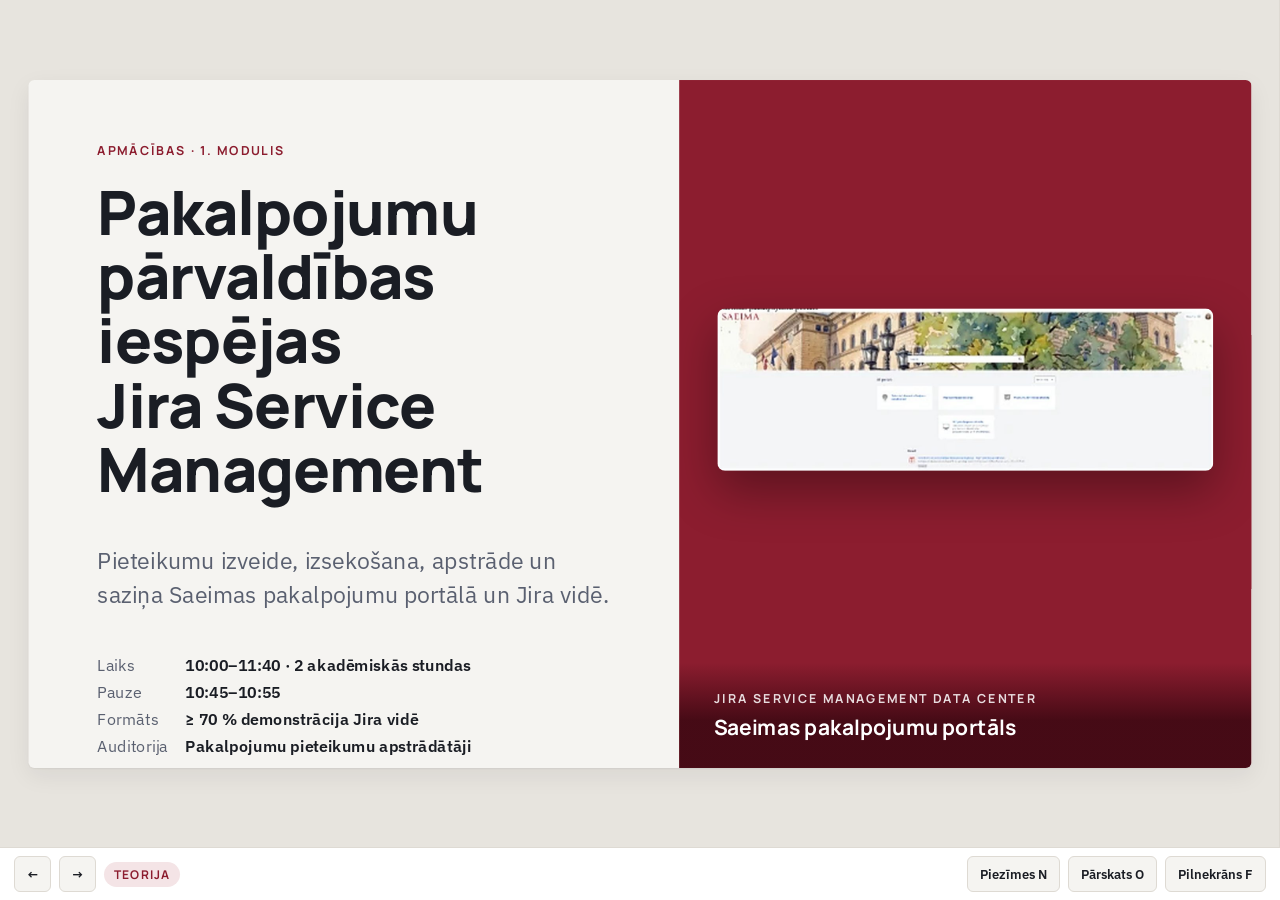
==== commit 68253458: "Remove time and slide counter from slides Planned start time and slide number now appear only in spe" ====
--- a/presentations/jira-jsm-modulis-1/index.html
+++ b/presentations/jira-jsm-modulis-1/index.html
@@ -282,7 +282,7 @@
   </div>
   <aside class="notes">
     <div class="say"><b class="lb">Saki (1 min)</b><p>Plāns ir sadalīts divās daļās pa 45 minūtēm. Pirmajā daļā skatāmies no <b>klienta</b> puses: kur atrast projektu, kā iesniegt, kā sekot. Otrajā daļā no <b>apstrādātāja</b> puses: rindas, piešķiršana, statusi, saziņa, filtri un dashboard.</p><p>Jautājumus droši uzdodiet uzreiz, bet garākus atstāsim beigām (11:33).</p></div>
-    <div class="do"><b class="lb">Tavs pulkstenis</b><p>Apakšējā joslā redzi “Plāns / Tagad”. Ja esi > 3 min aizkavējies, saīsini 1.2.4 (portāla daļu var rādīt ātrāk, jo to redzēja 1.2.3).</p></div>
+    <div class="do"><b class="lb">Laiks</b><p>Katra slaida plānotais sākums ir redzams piezīmju augšā. Ja esi > 3 min aizkavējies, saīsini 1.2.4 (portāla daļu var rādīt ātrāk, jo to redzēja 1.2.3).</p></div>
   </aside>
 </section>
 
@@ -939,10 +939,8 @@
 <div id="bar">
   <button id="b-prev" aria-label="Iepriekšējais slaids">←</button>
   <button id="b-next" aria-label="Nākamais slaids">→</button>
-  <span id="pos">1 / 1</span>
   <span id="kind"></span>
   <span class="sp"></span>
-  <span id="sched" title="Plānotais laiks pret pulksteni">Plāns 10:00</span>
   <button id="b-notes" aria-pressed="false" title="Piezīmes (N)">Piezīmes <span class="hide-s">N</span></button>
   <button id="b-ov" aria-pressed="false" title="Pārskats (O)" class="hide-s">Pārskats O</button>
   <button id="b-fs" title="Pilnekrāns (F)" class="hide-s">Pilnekrāns F</button>
@@ -961,7 +959,7 @@
   slides.forEach(function(s,i){
     if(s.classList.contains('s-title')||s.classList.contains('s-pause'))return;
     var f=document.createElement('div');f.className='foot';
-    f.innerHTML='<span class="brand">SAEIMA</span><span>Jira Service Management · 1. modulis</span><span class="sp"></span><span>'+(s.dataset.time||'')+'</span><span>'+(i+1)+' / '+slides.length+'</span>';
+    f.innerHTML='<span class="brand">SAEIMA</span><span>Jira Service Management · 1. modulis</span>';
     s.appendChild(f);
   });
 
@@ -972,7 +970,7 @@
   }
   function toMin(t){var p=(t||'0:0').split(':');return +p[0]*60+ +p[1]}
   function sched(){
-    var s=slides[cur], el=document.getElementById('sched'); if(!s)return;
+    var s=slides[cur], el=document.getElementById('sched'); if(!s||!el)return;
     var now=new Date(), nm=now.getHours()*60+now.getMinutes(), pm=toMin(s.dataset.time);
     var hh=String(now.getHours()).padStart(2,'0')+':'+String(now.getMinutes()).padStart(2,'0');
     var d=nm-pm, inSession=nm>=9*60+30&&nm<=12*60;
@@ -984,10 +982,9 @@
     cur=Math.max(0,Math.min(slides.length-1,i));
     slides.forEach(function(s,j){s.classList.toggle('active',j===cur)});
     var s=slides[cur];
-    document.getElementById('pos').textContent=(cur+1)+' / '+slides.length;
     var k=s.dataset.kind; document.getElementById('kind').innerHTML='<span class="tag '+k+'">'+kindLabel[k]+'</span>';
     document.getElementById('n-title').textContent=s.dataset.title||'';
-    document.getElementById('n-meta').textContent='Plānotais sākums '+s.dataset.time+' · '+kindLabel[k];
+    document.getElementById('n-meta').textContent='Slaids '+(cur+1)+' / '+slides.length+' · plānotais sākums '+s.dataset.time+' · '+kindLabel[k];
     var n=s.querySelector('aside.notes'); document.getElementById('n-body').innerHTML=n?n.innerHTML:'<p>Nav piezīmju.</p>';
     var nx=slides[cur+1]; document.getElementById('n-next').textContent=nx?('Nākamais: '+nx.dataset.title+' ('+nx.dataset.time+')'):'Beigas';
     [].forEach.call(document.querySelectorAll('.ov-item'),function(b,j){b.classList.toggle('cur',j===cur)});
